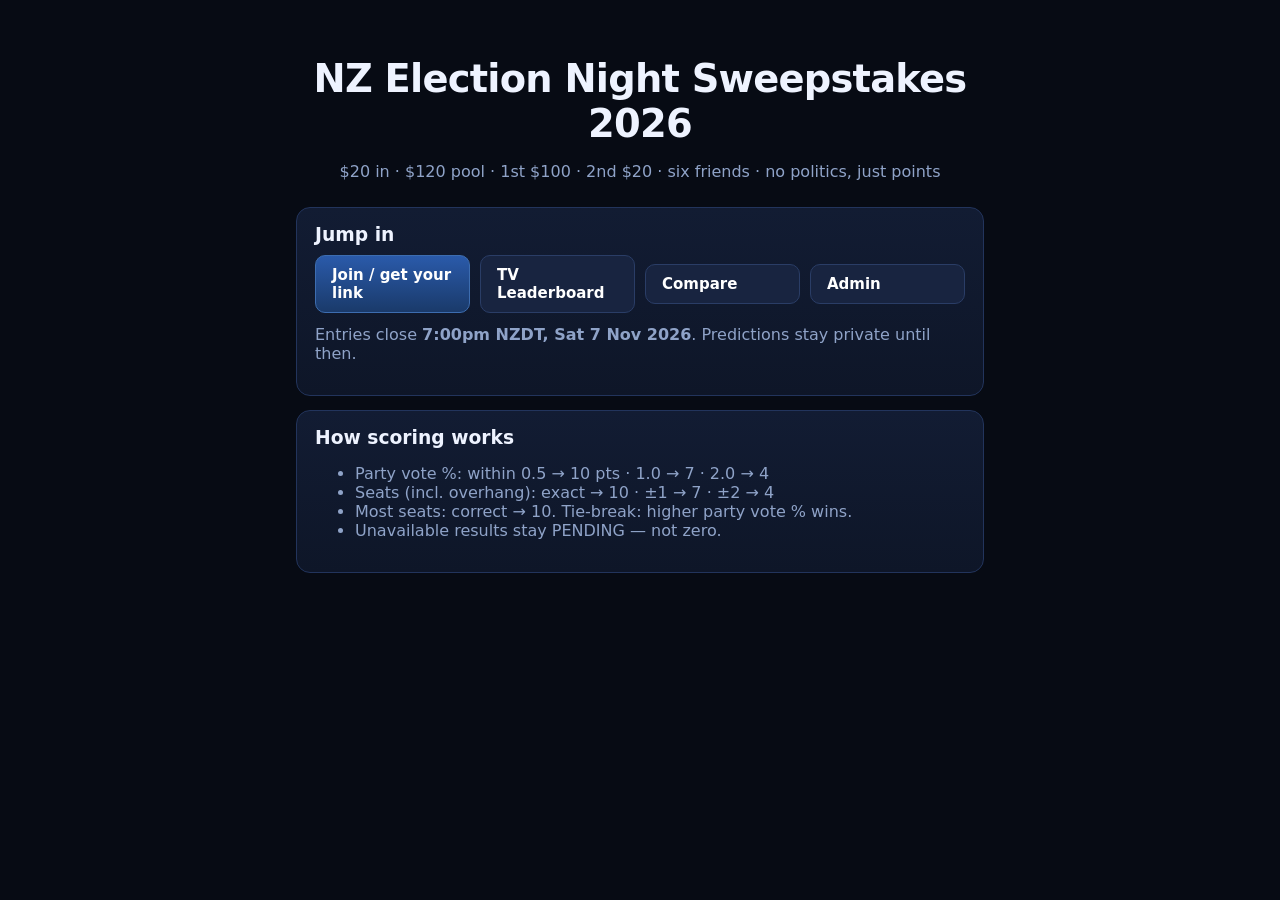
==== static/index.html @ 55de20c0 "Import the NZ election sweepstakes Flask app at the repo root. Replace the generated README with the" ====
<!doctype html>
<html lang="en">
<head>
<meta charset="utf-8"/><meta name="viewport" content="width=device-width,initial-scale=1"/>
<title>NZ Election Sweepstakes 2026</title>
<meta name="theme-color" content="#070b14"/>
<meta name="apple-mobile-web-app-capable" content="yes"/>
<meta name="apple-mobile-web-app-status-bar-style" content="black-translucent"/>
<meta name="apple-mobile-web-app-title" content="Sweepstakes"/>
<link rel="apple-touch-icon" href="/static/icons/apple-touch-icon.png"/>
<link rel="icon" type="image/png" sizes="192x192" href="/static/icons/icon-192.png"/>
<link rel="manifest" href="/manifest.webmanifest"/>
<link rel="stylesheet" href="/static/css/app.css"/>
</head>
<body>
<div class="wrap">
  <div class="hero">
    <span class="pill" id="demoPill" style="display:none">DEMO MODE</span>
    <h1 id="title">NZ Election Night Sweepstakes 2026</h1>
    <p>$20 in · $120 pool · 1st $100 · 2nd $20 · six friends · no politics, just points</p>
  </div>
  <div class="card">
    <h3>Jump in</h3>
    <div class="row">
      <a class="btn" href="/join">Join / get your link</a>
      <a class="btn secondary" href="/live">TV Leaderboard</a>
      <a class="btn secondary" href="/compare">Compare</a>
      <a class="btn secondary" href="/admin">Admin</a>
    </div>
    <p class="muted" style="margin-top:12px">Entries close <strong id="lockAt">7:00pm NZDT, Sat 7 Nov 2026</strong>. Predictions stay private until then.</p>
  </div>
  <div class="card">
    <h3>How scoring works</h3>
    <ul class="muted">
      <li>Party vote %: within 0.5 → 10 pts · 1.0 → 7 · 2.0 → 4</li>
      <li>Seats (incl. overhang): exact → 10 · ±1 → 7 · ±2 → 4</li>
      <li>Most seats: correct → 10. Tie-break: higher party vote % wins.</li>
      <li>Unavailable results stay PENDING — not zero.</li>
    </ul>
  </div>
</div>
<script src="/static/js/common.js"></script>
<script>
Sweep.api('/api/state').then(s => {
  document.getElementById('title').textContent = s.settings.event_title || 'Sweepstakes';
  document.getElementById('lockAt').textContent = s.settings.lock_at || '';
  if (s.demo) {
    const p = document.getElementById('demoPill');
    p.style.display = 'inline-block'; p.classList.add('demo');
  }
}).catch(()=>{});
</script>

<script>
if ('serviceWorker' in navigator) {
  navigator.serviceWorker.register('/sw.js').catch(()=>{});
}
</script>
</body></html>
---- static/css/app.css ----
:root {
  --bg: #070b14;
  --bg2: #0e1628;
  --panel: #121c33;
  --panel2: #182440;
  --text: #eef3ff;
  --muted: #8fa3c8;
  --accent: #5dd6ff;
  --gold: #ffd166;
  --green: #3ddc97;
  --danger: #ff5d7a;
  --nat: #00529F;
  --lab: #D82A20;
  --grn: #098137;
  --act: #F5C518;
  --nzf: #111111;
  --tpm: #B2001D;
  --radius: 14px;
  --font: "Segoe UI", system-ui, -apple-system, sans-serif;
  --mono: "SF Mono", ui-monospace, Menlo, Consolas, monospace;
}
* { box-sizing: border-box; }
html, body { margin: 0; padding: 0; background: var(--bg); color: var(--text); font-family: var(--font); }
a { color: var(--accent); text-decoration: none; }
button, .btn {
  
  background: linear-gradient(180deg, #2a5aaa, #1a3a6a);
  color: white; border: 1px solid #3d6db0; border-radius: 10px;
  padding: 10px 16px; font-weight: 700; cursor: pointer; font-size: 15px;
}
button.secondary, .btn.secondary { background: var(--panel2); border-color: #2a3d66; }
button.danger { background: #6b1830; border-color: #a33; }
button:disabled { opacity: 0.5; cursor: not-allowed; }
input, select, textarea {
  background: #0a1222; color: var(--text); border: 1px solid #2a3d66;
  border-radius: 10px; padding: 10px 12px; font-size: 16px; width: 100%;
}
label { display: block; font-size: 13px; color: var(--muted); margin-bottom: 6px; }
.wrap { max-width: 720px; margin: 0 auto; padding: 20px 16px 60px; }
.card {
  background: linear-gradient(180deg, var(--panel), var(--bg2));
  border: 1px solid #22345c; border-radius: var(--radius); padding: 16px 18px; margin-bottom: 14px;
}
.card h2, .card h3 { margin: 0 0 10px; }
.muted { color: var(--muted); }
.pill {
  display: inline-block; padding: 4px 10px; border-radius: 999px; font-size: 12px; font-weight: 700;
  background: #1c2d52; color: var(--accent); letter-spacing: 0.04em;
}
.pill.demo { background: #4a2a00; color: #ffb84d; }
.pill.locked { background: #3a1830; color: #ff8fab; }
.pill.live { background: #0d3d2a; color: var(--green); }
.pill.frozen { background: #3a3000; color: var(--gold); }
.pill.official { background: #1a2a5a; color: #9ec1ff; }
.pill.manual { background: #3a2a10; color: #ffc857; }
.pill.auto { background: #0d2f3d; color: #7ad7ff; }
.row { display: flex; gap: 10px; flex-wrap: wrap; align-items: center; }
.row > * { flex: 1; min-width: 120px; }
.grid2 { display: grid; grid-template-columns: 1fr 1fr; gap: 12px; }
@media (max-width: 600px) { .grid2 { grid-template-columns: 1fr; } }
.q { margin-bottom: 14px; }
.q .label { font-weight: 700; margin-bottom: 6px; }
.score-chip {
  display: inline-flex; align-items: center; gap: 6px; padding: 2px 8px; border-radius: 8px;
  background: #15233f; font-family: var(--mono); font-size: 13px;
}
.toast {
  position: fixed; bottom: 18px; left: 50%; transform: translateX(-50%);
  background: #14301f; border: 1px solid #2f7a52; color: #b7ffd8;
  padding: 10px 16px; border-radius: 10px; z-index: 50; display: none;
}
.toast.show { display: block; }
.hero {
  text-align: center; padding: 28px 12px 10px;
}
.hero h1 { font-size: clamp(1.6rem, 4vw, 2.4rem); margin: 8px 0; letter-spacing: -0.02em; }
.hero p { color: var(--muted); }

/* TV live board */
.tv {
  min-height: 100vh; width: 100%; overflow: hidden;
  background:
    radial-gradient(1200px 600px at 50% -10%, #1a2f5a 0%, transparent 60%),
    linear-gradient(180deg, #050914, #0a1224 40%, #070b14);
  padding: 18px 28px 24px;
}
.tv.demo-frame { outline: 4px solid #ffb84d; outline-offset: -4px; }
.tv-header { display: flex; justify-content: space-between; align-items: flex-start; gap: 16px; }
.tv-title { font-size: clamp(1.4rem, 2.4vw, 2.2rem); font-weight: 800; margin: 0; }
.tv-sub { color: var(--muted); margin-top: 4px; font-size: 14px; }
.tv-meta { text-align: right; font-family: var(--mono); font-size: 13px; color: var(--muted); }
.tv-meta strong { color: var(--text); font-size: 18px; display: block; }
.board {
  display: grid; grid-template-columns: 1.4fr 1fr; gap: 18px; margin-top: 18px;
  height: calc(100vh - 120px);
}
@media (max-width: 900px) {
  .board { grid-template-columns: 1fr; height: auto; }
}
.leader-list { display: flex; flex-direction: column; gap: 10px; overflow: auto; }
.leader-row {
  display: grid; grid-template-columns: 56px 1fr auto; gap: 12px; align-items: center;
  background: linear-gradient(90deg, #132038, #0f1a30);
  border: 1px solid #243860; border-radius: 16px; padding: 12px 16px;
  transition: transform 0.45s cubic-bezier(.2,.8,.2,1), background 0.3s;
  will-change: transform;
}
.leader-row.first {
  background: linear-gradient(90deg, #3a2a08, #1a1405);
  border-color: #8a6a20; box-shadow: 0 0 24px rgba(255, 209, 102, 0.15);
}
.leader-row .pos {
  font-size: 1.6rem; font-weight: 900; font-family: var(--mono); color: var(--accent); text-align: center;
}
.leader-row.first .pos { color: var(--gold); }
.leader-row .name { font-size: 1.35rem; font-weight: 800; }
.leader-row .sub { color: var(--muted); font-size: 12px; margin-top: 2px; }
.leader-row .pts { font-size: 2rem; font-weight: 900; font-family: var(--mono); }
.leader-row .delta { font-size: 12px; color: var(--green); text-align: right; }
.leader-row .delta.down { color: var(--danger); }
.side-panel { display: flex; flex-direction: column; gap: 12px; overflow: auto; }
.party-bars { display: flex; flex-direction: column; gap: 8px; }
.party-bar { display: grid; grid-template-columns: 110px 1fr 64px; gap: 8px; align-items: center; font-size: 13px; }
.party-bar .bar-track { background: #0a1222; border-radius: 8px; height: 14px; overflow: hidden; }
.party-bar .bar-fill { height: 100%; border-radius: 8px; }
.prizes { display: flex; gap: 10px; }
.prize {
  flex: 1; background: #152038; border: 1px solid #2a4068; border-radius: 12px; padding: 12px; text-align: center;
}
.prize .amt { font-size: 1.4rem; font-weight: 900; color: var(--gold); }
.admin-grid { display: grid; grid-template-columns: 1fr; gap: 12px; }
table { width: 100%; border-collapse: collapse; font-size: 14px; }
th, td { text-align: left; padding: 8px 6px; border-bottom: 1px solid #22345c; }
th { color: var(--muted); font-weight: 600; }
.hidden { display: none !important; }
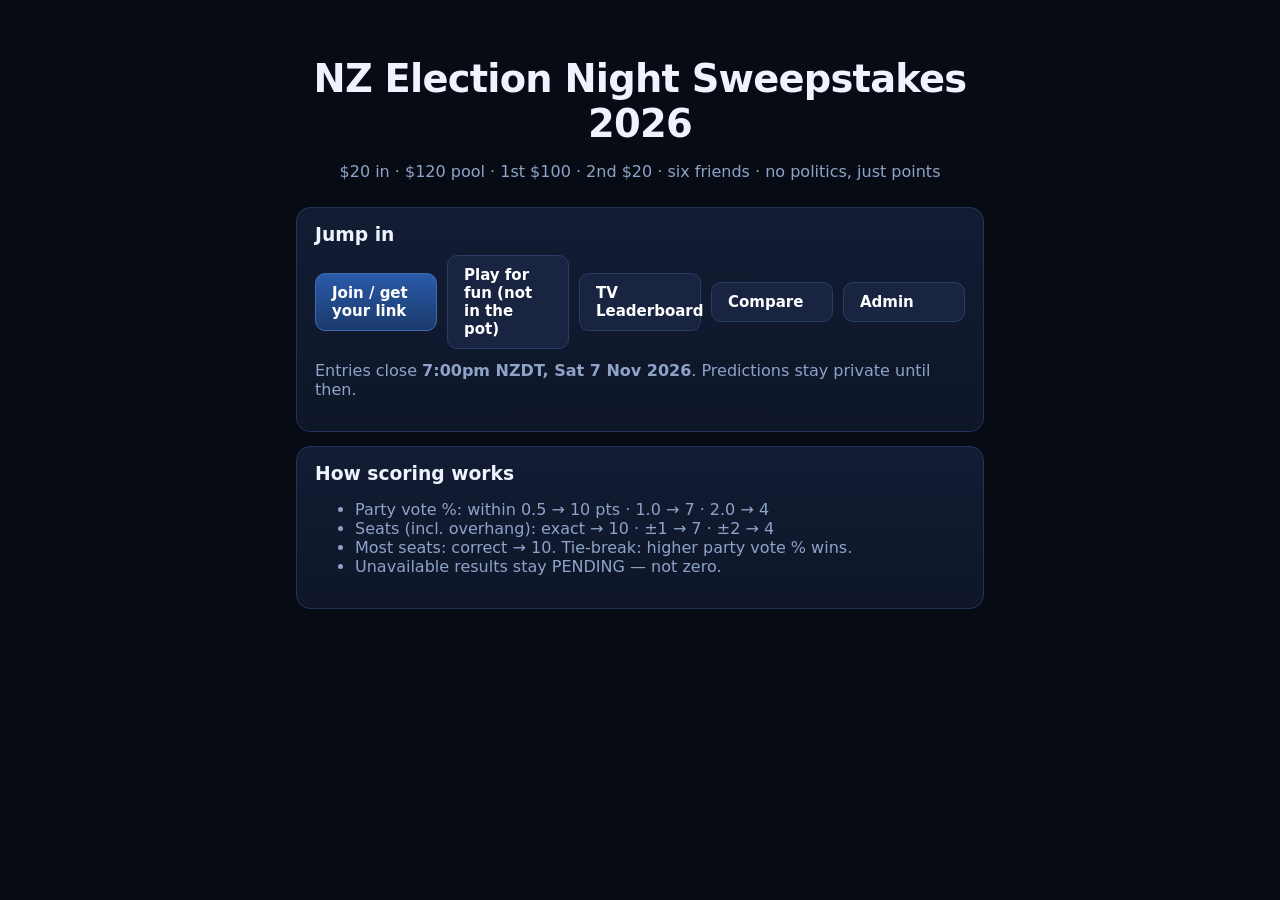
==== commit e4b10a12: "Add a public play-for-fun pool beside the paid sweepstakes. Visitors can request a personal link and" ====
--- a/static/index.html
+++ b/static/index.html
@@ -23,6 +23,7 @@
     <h3>Jump in</h3>
     <div class="row">
       <a class="btn" href="/join">Join / get your link</a>
+      <a class="btn secondary" id="funLink" href="/open">Play for fun (not in the pot)</a>
       <a class="btn secondary" href="/live">TV Leaderboard</a>
       <a class="btn secondary" href="/compare">Compare</a>
       <a class="btn secondary" href="/admin">Admin</a>
@@ -41,6 +42,7 @@
 </div>
 <script src="/static/js/common.js"></script>
 <script>
+if (Sweep.isDemo) document.getElementById('funLink').href = '/demo/open';
 Sweep.api('/api/state').then(s => {
   document.getElementById('title').textContent = s.settings.event_title || 'Sweepstakes';
   document.getElementById('lockAt').textContent = s.settings.lock_at || '';
--- a/static/css/app.css
+++ b/static/css/app.css
@@ -133,3 +133,14 @@
 th, td { text-align: left; padding: 8px 6px; border-bottom: 1px solid #22345c; }
 th { color: var(--muted); font-weight: 600; }
 .hidden { display: none !important; }
+.link-box {
+  font-family: var(--mono); word-break: break-all; background: #0a1222;
+  border: 1px solid #2a4068; border-radius: 10px; padding: 12px; font-size: 15px;
+}
+.public-row {
+  display: grid; grid-template-columns: 1.2fr 90px 70px 1.4fr auto;
+  gap: 8px; align-items: center; margin-bottom: 8px;
+}
+@media (max-width: 700px) {
+  .public-row { grid-template-columns: 1fr 1fr; }
+}
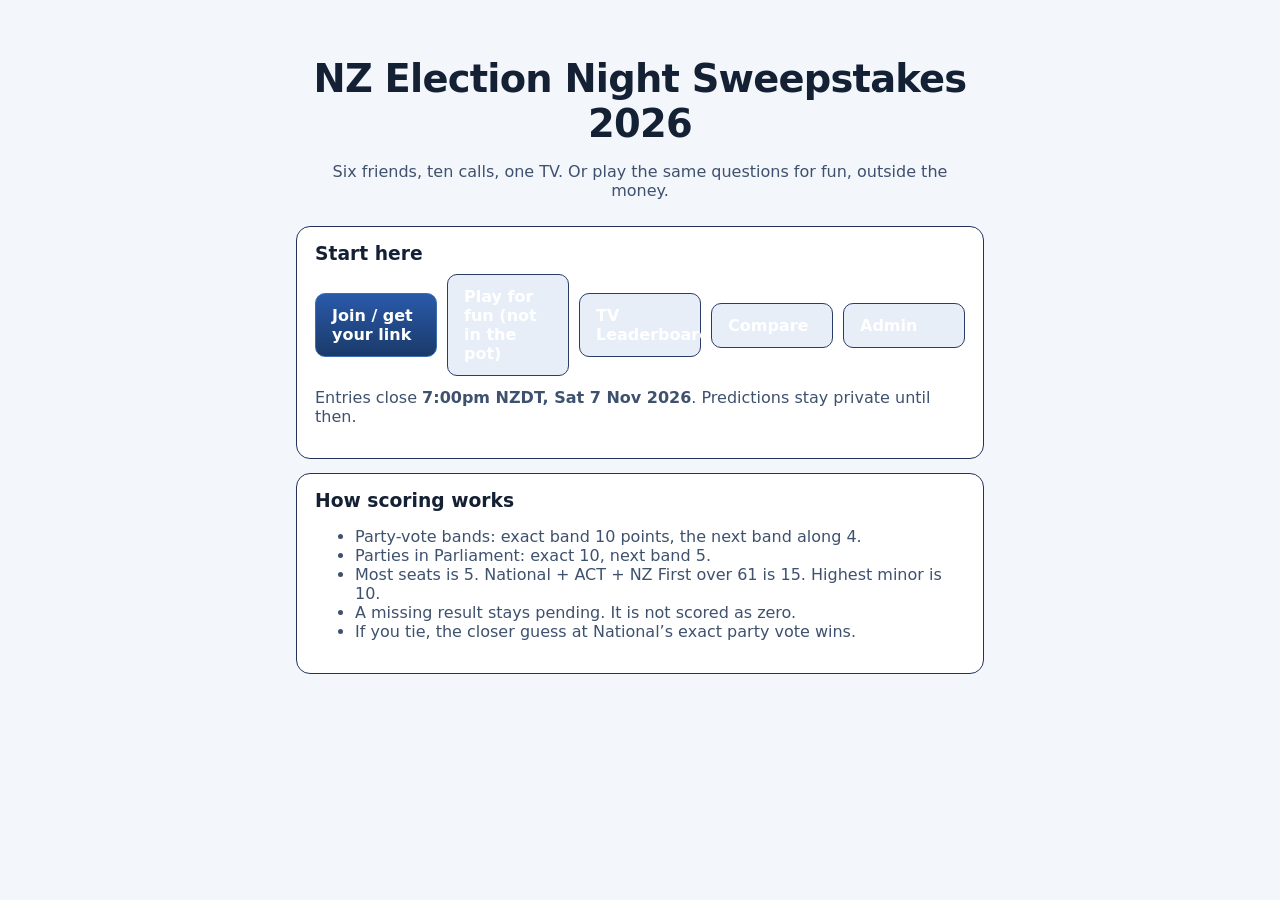
==== commit 4293fb7a: "Polish every page for phones and the TV. Ballots step one question at a time and autosave. Admin lea" ====
--- a/static/index.html
+++ b/static/index.html
@@ -17,10 +17,10 @@
   <div class="hero">
     <span class="pill" id="demoPill" style="display:none">DEMO MODE</span>
     <h1 id="title">NZ Election Night Sweepstakes 2026</h1>
-    <p>$20 in · $120 pool · 1st $100 · 2nd $20 · six friends · no politics, just points</p>
+    <p>Six friends, ten calls, one TV. Or play the same questions for fun, outside the money.</p>
   </div>
   <div class="card">
-    <h3>Jump in</h3>
+    <h3>Start here</h3>
     <div class="row">
       <a class="btn" href="/join">Join / get your link</a>
       <a class="btn secondary" id="funLink" href="/open">Play for fun (not in the pot)</a>
@@ -33,10 +33,11 @@
   <div class="card">
     <h3>How scoring works</h3>
     <ul class="muted">
-      <li>Party vote %: within 0.5 → 10 pts · 1.0 → 7 · 2.0 → 4</li>
-      <li>Seats (incl. overhang): exact → 10 · ±1 → 7 · ±2 → 4</li>
-      <li>Most seats: correct → 10. Tie-break: higher party vote % wins.</li>
-      <li>Unavailable results stay PENDING — not zero.</li>
+      <li>Party-vote bands: exact band 10 points, the next band along 4.</li>
+      <li>Parties in Parliament: exact 10, next band 5.</li>
+      <li>Most seats is 5. National + ACT + NZ First over 61 is 15. Highest minor is 10.</li>
+      <li>A missing result stays pending. It is not scored as zero.</li>
+      <li>If you tie, the closer guess at National’s exact party vote wins.</li>
     </ul>
   </div>
 </div>
--- a/static/css/app.css
+++ b/static/css/app.css
@@ -20,13 +20,16 @@
   --mono: "SF Mono", ui-monospace, Menlo, Consolas, monospace;
 }
 * { box-sizing: border-box; }
-html, body { margin: 0; padding: 0; background: var(--bg); color: var(--text); font-family: var(--font); }
+html, body {
+  margin: 0; background: var(--bg); color: var(--text); font-family: var(--font);
+  padding: env(safe-area-inset-top) env(safe-area-inset-right) env(safe-area-inset-bottom) env(safe-area-inset-left);
+}
 a { color: var(--accent); text-decoration: none; }
 button, .btn {
-  
   background: linear-gradient(180deg, #2a5aaa, #1a3a6a);
   color: white; border: 1px solid #3d6db0; border-radius: 10px;
-  padding: 10px 16px; font-weight: 700; cursor: pointer; font-size: 15px;
+  padding: 12px 16px; font-weight: 700; cursor: pointer; font-size: 16px;
+  min-height: 44px;
 }
 button.secondary, .btn.secondary { background: var(--panel2); border-color: #2a3d66; }
 button.danger { background: #6b1830; border-color: #a33; }
@@ -88,7 +91,7 @@
 .tv-header { display: flex; justify-content: space-between; align-items: flex-start; gap: 16px; }
 .tv-title { font-size: clamp(1.4rem, 2.4vw, 2.2rem); font-weight: 800; margin: 0; }
 .tv-sub { color: var(--muted); margin-top: 4px; font-size: 14px; }
-.tv-meta { text-align: right; font-family: var(--mono); font-size: 13px; color: var(--muted); }
+.tv-meta { text-align: right; font-family: var(--mono); font-size: 13px; color: var(--muted); min-width: 9rem; }
 .tv-meta strong { color: var(--text); font-size: 18px; display: block; }
 .board {
   display: grid; grid-template-columns: 1.4fr 1fr; gap: 18px; margin-top: 18px;
@@ -133,6 +136,53 @@
 th, td { text-align: left; padding: 8px 6px; border-bottom: 1px solid #22345c; }
 th { color: var(--muted); font-weight: 600; }
 .hidden { display: none !important; }
+:focus-visible { outline: 3px solid var(--accent); outline-offset: 3px; }
+.progress-wrap { margin: 8px 0 12px; }
+.progress-track { height: 8px; background: #0a1222; border-radius: 99px; overflow: hidden; }
+#progressFill { height: 100%; width: 0; background: var(--accent); }
+.save-state { min-height: 1.2em; font-weight: 700; }
+.step-nav { display: flex; gap: 8px; margin: 8px 0 16px; }
+.step-nav > * { flex: 1; }
+.watch-link { text-align: center; }
+.net-banner {
+  position: sticky; top: 0; z-index: 80; display: none;
+  background: #3a3000; color: var(--gold); text-align: center; padding: 10px 12px; font-weight: 700;
+}
+.net-banner.show { display: block; }
+.night-bar {
+  position: sticky; top: 0; z-index: 30; display: flex; flex-wrap: wrap; gap: 8px;
+  align-items: center; padding: 10px 0; background: var(--bg);
+}
+#app { display: flex; flex-direction: column; }
+#app > * { order: 10; }
+.night-bar { order: 0; }
+#lockCard { order: 1; }
+#resultsCard { order: 2; }
+@media (min-width: 1400px) {
+  .tv { padding: clamp(18px, 1.6vw, 56px); }
+  .leader-list { height: 100%; justify-content: space-between; }
+  .leader-row { padding: clamp(12px, 1vw, 28px) clamp(16px, 1.2vw, 32px); }
+  .leader-row .name { font-size: clamp(1.5rem, 1.8vw, 3rem); }
+  .leader-row .pts { font-size: clamp(2rem, 2.6vw, 4.2rem); }
+  .tv-title { font-size: clamp(1.8rem, 2.4vw, 4rem); }
+}
+@media (prefers-reduced-motion: reduce) {
+  *, *::before, *::after {
+    animation-duration: 0.01ms !important;
+    animation-iteration-count: 1 !important;
+    transition-duration: 0.01ms !important;
+  }
+}
+@media (prefers-color-scheme: light) {
+  :root {
+    --bg: #f3f6fb; --bg2: #ffffff; --panel: #ffffff; --panel2: #e7eef8;
+    --text: #142033; --muted: #3e516e; --accent: #0b6e8a;
+  }
+  .tv {
+    --bg: #070b14; --bg2: #0e1628; --panel: #121c33; --panel2: #182440;
+    --text: #eef3ff; --muted: #b7c6e4; --accent: #5dd6ff; color: var(--text);
+  }
+}
 .link-box {
   font-family: var(--mono); word-break: break-all; background: #0a1222;
   border: 1px solid #2a4068; border-radius: 10px; padding: 12px; font-size: 15px;
@@ -144,3 +194,44 @@
 @media (max-width: 700px) {
   .public-row { grid-template-columns: 1fr 1fr; }
 }
+.react-layer { position: fixed; inset: 0; pointer-events: none; z-index: 70; overflow: hidden; }
+.floater {
+  position: absolute; bottom: 8%; font-size: 2rem; animation: floatUp 2.6s ease-out forwards;
+  text-shadow: 0 6px 16px rgba(0,0,0,.45);
+}
+@keyframes floatUp {
+  0% { transform: translateY(0) scale(0.8); opacity: 0; }
+  12% { opacity: 1; }
+  100% { transform: translateY(-62vh) scale(1.15); opacity: 0; }
+}
+.emoji-row { display: flex; gap: 8px; flex-wrap: wrap; }
+.emoji-row button {
+  font-size: 1.5rem; min-width: 52px; min-height: 48px; padding: 6px 10px; background: #152038;
+}
+.ticker {
+  position: fixed; left: 0; right: 0; bottom: 0; height: 36px; z-index: 40;
+  background: rgba(7,11,20,.94); border-top: 1px solid #243860; overflow: hidden;
+  display: flex; align-items: center;
+}
+.ticker-track { display: inline-block; white-space: nowrap; padding-left: 100%; animation: ticker 36s linear infinite; }
+.ticker-item { margin-right: 48px; font-size: 14px; }
+@keyframes ticker { 0% { transform: translateX(0); } 100% { transform: translateX(-100%); } }
+.tv.has-ticker { padding-bottom: 48px; }
+.avg-pair { display: flex; gap: 10px; }
+.avg-pair .prize { padding: 8px; }
+.avg-pair .amt { font-size: 1.2rem; }
+.chart-svg { width: 100%; height: min(52vh, 520px); background: #0c1426; border-radius: 12px; }
+.side-mini { max-height: 180px; overflow: auto; font-size: 13px; }
+.history-only .leader-list, .history-only .side-panel { display: none; }
+.history-panel { display: none; margin-top: 12px; }
+.history-only .history-panel { display: block; }
+.week-tabs { display: flex; gap: 8px; flex-wrap: wrap; margin: 8px 0 0; }
+.week-tabs button.active { border-color: var(--accent); }
+.weekend-view { display: none; margin-top: 12px; }
+.tv.view-latest .board, .tv.view-estimate .board, .tv.view-ranks .board { display: none; }
+.tv.view-latest #view-latest, .tv.view-estimate #view-estimate, .tv.view-ranks #view-ranks { display: block; }
+.recap-card {
+  width: min(1080px, 100%); aspect-ratio: 1080 / 1350; margin: 16px auto; padding: 48px;
+  background: #070b14; border: 1px solid #243860; border-radius: 18px;
+}
+.recap-card h1 { font-size: clamp(2rem, 6vw, 4.2rem); color: var(--gold); margin: 12px 0; }
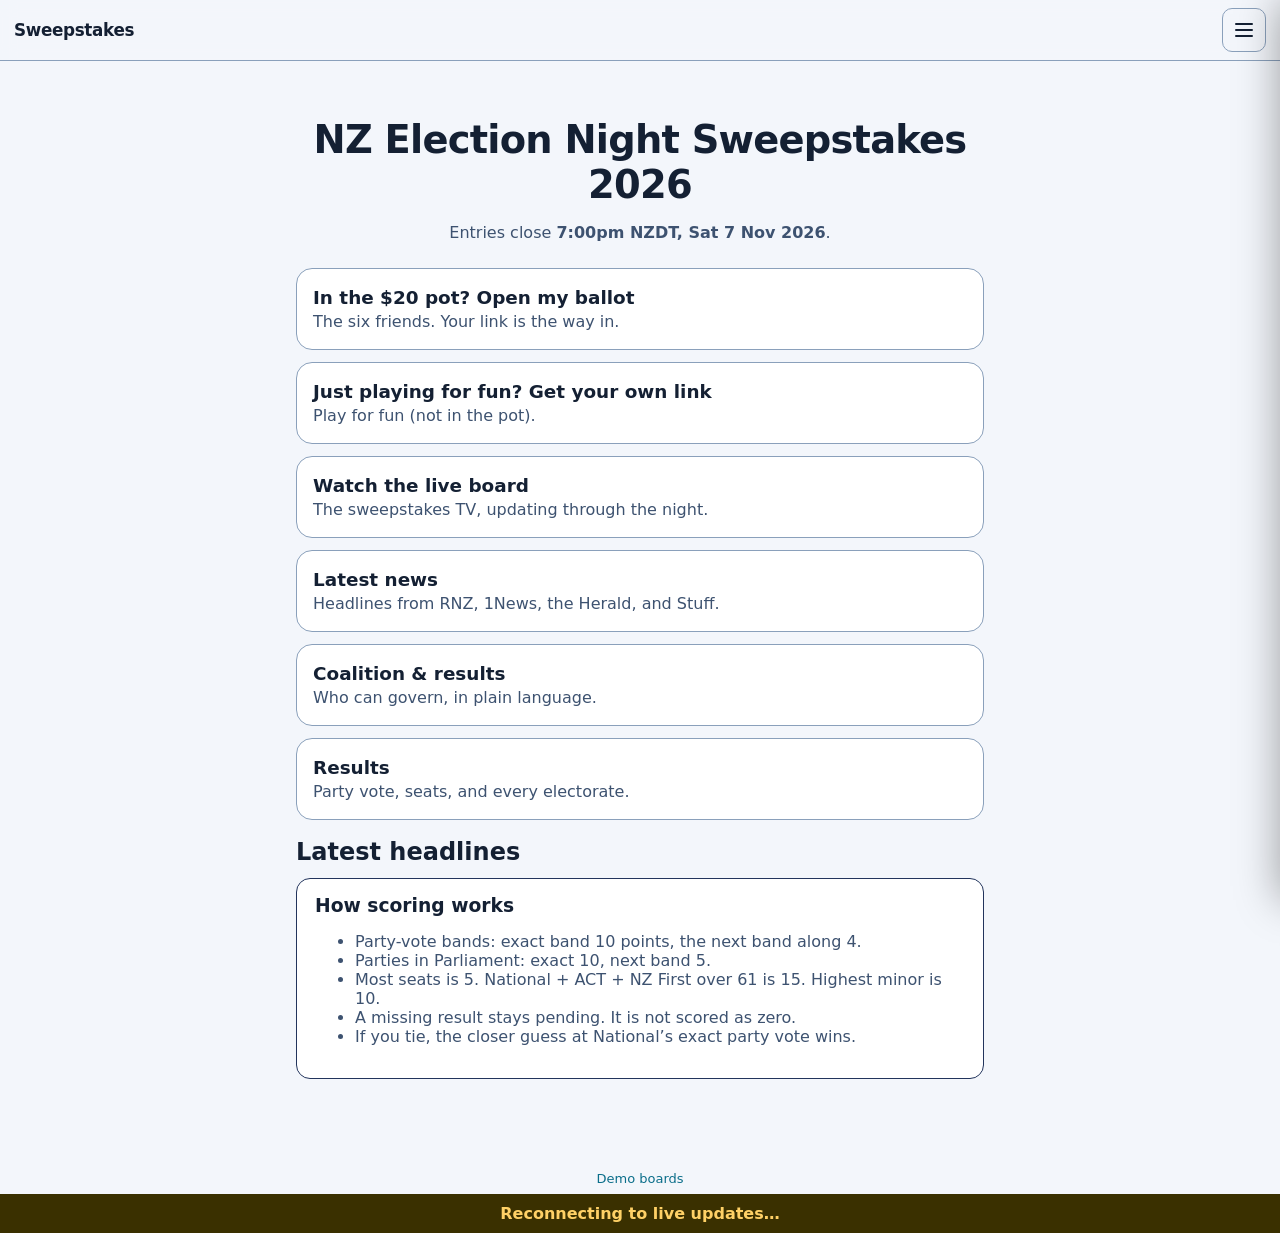
==== commit ddd6a695: "Keep the election shell fresh and make results and news update themselves. The service worker now us" ====
--- a/static/index.html
+++ b/static/index.html
@@ -17,19 +17,20 @@
   <div class="hero">
     <span class="pill" id="demoPill" style="display:none">DEMO MODE</span>
     <h1 id="title">NZ Election Night Sweepstakes 2026</h1>
-    <p>Six friends, ten calls, one TV. Or play the same questions for fun, outside the money.</p>
+    <p id="statusLine">Entries close <strong id="lockAt">7:00pm NZDT, Sat 7 Nov 2026</strong>.</p>
   </div>
-  <div class="card">
-    <h3>Start here</h3>
-    <div class="row">
-      <a class="btn" href="/join">Join / get your link</a>
-      <a class="btn secondary" id="funLink" href="/open">Play for fun (not in the pot)</a>
-      <a class="btn secondary" href="/live">TV Leaderboard</a>
-      <a class="btn secondary" href="/compare">Compare</a>
-      <a class="btn secondary" href="/admin">Admin</a>
-    </div>
-    <p class="muted" style="margin-top:12px">Entries close <strong id="lockAt">7:00pm NZDT, Sat 7 Nov 2026</strong>. Predictions stay private until then.</p>
+  <div id="homeHouse"></div>
+  <div id="homeBefore"></div>
+  <div class="launcher">
+    <a class="launch-card" id="potCard" href="/join"><strong>In the $20 pot? Open my ballot</strong><span>The six friends. Your link is the way in.</span></a>
+    <a class="launch-card" id="funLink" href="/open"><strong>Just playing for fun? Get your own link</strong><span>Play for fun (not in the pot).</span></a>
+    <a class="launch-card" id="liveCard" href="/live"><strong>Watch the live board</strong><span>The sweepstakes TV, updating through the night.</span></a>
+    <a class="launch-card" id="resultsCard" href="/results"><strong>Results</strong><span>Party vote, seats, and every electorate.</span></a>
+    <a class="launch-card" id="newsCard" href="/news"><strong>Latest news</strong><span>Headlines from RNZ, 1News, the Herald, and Stuff.</span></a>
+    <a class="launch-card" id="coalCard" href="/coalition"><strong>Coalition &amp; results</strong><span>Who can govern, in plain language.</span></a>
   </div>
+  <h2 style="margin:18px 0 8px">Latest headlines</h2>
+  <div id="homeNews" class="news-strip"></div>
   <div class="card">
     <h3>How scoring works</h3>
     <ul class="muted">
@@ -42,16 +43,41 @@
   </div>
 </div>
 <script src="/static/js/common.js"></script>
+<script src="/static/js/house.js"></script>
 <script>
-if (Sweep.isDemo) document.getElementById('funLink').href = '/demo/open';
-Sweep.api('/api/state').then(s => {
+if (Sweep.isDemo) {
+  document.getElementById('funLink').href = '/demo/open';
+  document.getElementById('potCard').href = '/demo/join';
+  document.getElementById('liveCard').href = '/demo/live';
+  document.getElementById('resultsCard').href = '/demo/results';
+  document.getElementById('newsCard').href = '/demo/news';
+  document.getElementById('coalCard').href = '/demo/coalition';
+}
+function paintHome(s) {
   document.getElementById('title').textContent = s.settings.event_title || 'Sweepstakes';
   document.getElementById('lockAt').textContent = s.settings.lock_at || '';
+  const status = document.getElementById('statusLine');
+  status.replaceChildren();
+  status.append(
+    document.createTextNode(s.locked ? 'Entries are locked. ' : 'Entries are open until '),
+  );
+  const strong = document.createElement('strong');
+  strong.id = 'lockAt';
+  strong.textContent = s.locked ? 'Locked' : (s.settings.lock_at || '');
+  status.append(strong);
   if (s.demo) {
     const p = document.getElementById('demoPill');
     p.style.display = 'inline-block'; p.classList.add('demo');
   }
-}).catch(()=>{});
+  const me = (() => { try { return JSON.parse(localStorage.getItem(Sweep.isDemo ? 'sweep_me_demo' : 'sweep_me') || 'null'); } catch (e) { return null; } })();
+  if (me && me.path && me.pool !== 'public') document.getElementById('potCard').href = me.path;
+  House.mount(document.getElementById('homeHouse'), s.house);
+  House.mountBefore(document.getElementById('homeBefore'), s.advance, s.house && s.house.has_results);
+  House.mountNews(document.getElementById('homeNews'), s.headlines);
+}
+function loadHome() { Sweep.api('/api/state').then(paintHome).catch(() => {}); }
+loadHome();
+Sweep.subscribe((msg) => { if (msg.event !== 'heartbeat') loadHome(); });
 </script>
 
 <script>
--- a/static/css/app.css
+++ b/static/css/app.css
@@ -15,6 +15,9 @@
   --act: #F5C518;
   --nzf: #111111;
   --tpm: #B2001D;
+  --field: #0a1222;
+  --line: #2a3d66;
+  --placeholder: #9eb0d0;
   --radius: 14px;
   --font: "Segoe UI", system-ui, -apple-system, sans-serif;
   --mono: "SF Mono", ui-monospace, Menlo, Consolas, monospace;
@@ -31,13 +34,21 @@
   padding: 12px 16px; font-weight: 700; cursor: pointer; font-size: 16px;
   min-height: 44px;
 }
-button.secondary, .btn.secondary { background: var(--panel2); border-color: #2a3d66; }
-button.danger { background: #6b1830; border-color: #a33; }
-button:disabled { opacity: 0.5; cursor: not-allowed; }
+button.secondary, .btn.secondary {
+  background: var(--panel2); border-color: var(--line); color: var(--text);
+}
+button.danger { background: #6b1830; border-color: #a33; color: #fff; }
+button:disabled, .btn:disabled {
+  opacity: 1; cursor: not-allowed;
+  background: color-mix(in srgb, var(--muted) 22%, var(--panel));
+  color: var(--muted);
+  border-color: color-mix(in srgb, var(--muted) 45%, transparent);
+}
 input, select, textarea {
-  background: #0a1222; color: var(--text); border: 1px solid #2a3d66;
+  background: var(--field); color: var(--text); border: 1px solid var(--line);
   border-radius: 10px; padding: 10px 12px; font-size: 16px; width: 100%;
 }
+input::placeholder, textarea::placeholder { color: var(--placeholder); opacity: 1; }
 label { display: block; font-size: 13px; color: var(--muted); margin-bottom: 6px; }
 .wrap { max-width: 720px; margin: 0 auto; padding: 20px 16px 60px; }
 .card {
@@ -65,7 +76,7 @@
 .q .label { font-weight: 700; margin-bottom: 6px; }
 .score-chip {
   display: inline-flex; align-items: center; gap: 6px; padding: 2px 8px; border-radius: 8px;
-  background: #15233f; font-family: var(--mono); font-size: 13px;
+  background: #15233f; color: #eef3ff; font-family: var(--mono); font-size: 13px;
 }
 .toast {
   position: fixed; bottom: 18px; left: 50%; transform: translateX(-50%);
@@ -80,57 +91,96 @@
 .hero p { color: var(--muted); }
 
 /* TV live board */
+body:has(.tv) { padding: 0; }
 .tv {
-  min-height: 100vh; width: 100%; overflow: hidden;
+  --text: #eef3ff; --muted: #b7c6e4; --accent: #5dd6ff; --gold: #ffd166;
+  --field: #0a1222; --placeholder: #9eb0d0;
+  height: 100vh; height: 100dvh; width: 100%; overflow: hidden;
+  display: flex; flex-direction: column; box-sizing: border-box;
+  color: var(--text);
   background:
     radial-gradient(1200px 600px at 50% -10%, #1a2f5a 0%, transparent 60%),
     linear-gradient(180deg, #050914, #0a1224 40%, #070b14);
-  padding: 18px 28px 24px;
+  padding: clamp(10px, 1vw, 28px) clamp(14px, 1.4vw, 40px);
 }
 .tv.demo-frame { outline: 4px solid #ffb84d; outline-offset: -4px; }
 .tv-header { display: flex; justify-content: space-between; align-items: flex-start; gap: 16px; }
-.tv-title { font-size: clamp(1.4rem, 2.4vw, 2.2rem); font-weight: 800; margin: 0; }
-.tv-sub { color: var(--muted); margin-top: 4px; font-size: 14px; }
-.tv-meta { text-align: right; font-family: var(--mono); font-size: 13px; color: var(--muted); min-width: 9rem; }
-.tv-meta strong { color: var(--text); font-size: 18px; display: block; }
+.tv-title { font-size: clamp(1.35rem, 2.1vw, 4.2rem); font-weight: 800; margin: 0; line-height: 1.05; }
+.tv-sub { color: var(--muted); margin-top: 4px; font-size: clamp(14px, 1vw, 28px); }
+.tv-meta { text-align: right; font-family: var(--mono); font-size: clamp(13px, 0.9vw, 26px); color: var(--muted); min-width: 9rem; }
+.tv-meta strong { color: var(--text); font-size: clamp(16px, 1.3vw, 36px); display: block; }
+.tv-header { flex: 0 0 auto; }
 .board {
-  display: grid; grid-template-columns: 1.4fr 1fr; gap: 18px; margin-top: 18px;
-  height: calc(100vh - 120px);
-}
+  display: grid; grid-template-columns: 1.4fr 1fr; gap: clamp(10px, 1vw, 28px); margin-top: clamp(8px, 0.7vw, 16px);
+  flex: 1 1 auto; min-height: 0; height: auto; overflow: hidden;
+}
+.board > :first-child { min-height: 0; height: 100%; display: flex; flex-direction: column; }
 @media (max-width: 900px) {
   .board { grid-template-columns: 1fr; height: auto; }
 }
-.leader-list { display: flex; flex-direction: column; gap: 10px; overflow: auto; }
+.leader-list { display: flex; flex-direction: column; gap: clamp(6px, 0.45vw, 12px); min-height: 0; overflow: auto; }
+.tv.pot-board .leader-list {
+  display: grid;
+  grid-template-rows: repeat(6, minmax(0, 1fr));
+  gap: clamp(4px, 0.4vw, 14px);
+  flex: 1 1 auto;
+  min-height: 0;
+  height: auto;
+  overflow: hidden;
+}
 .leader-row {
-  display: grid; grid-template-columns: 56px 1fr auto; gap: 12px; align-items: center;
+  display: grid; grid-template-columns: clamp(40px, 3vw, 72px) 1fr auto; gap: clamp(8px, 0.6vw, 16px); align-items: center;
   background: linear-gradient(90deg, #132038, #0f1a30);
-  border: 1px solid #243860; border-radius: 16px; padding: 12px 16px;
+  border: 1px solid #243860; border-radius: clamp(10px, 0.8vw, 18px);
+  padding: clamp(4px, 0.4vw, 12px) clamp(8px, 0.8vw, 18px);
+  min-height: 0; overflow: hidden;
   transition: transform 0.45s cubic-bezier(.2,.8,.2,1), background 0.3s;
   will-change: transform;
 }
+.tv.pot-board .leader-row { height: 100%; }
 .leader-row.first {
   background: linear-gradient(90deg, #3a2a08, #1a1405);
   border-color: #8a6a20; box-shadow: 0 0 24px rgba(255, 209, 102, 0.15);
 }
 .leader-row .pos {
-  font-size: 1.6rem; font-weight: 900; font-family: var(--mono); color: var(--accent); text-align: center;
+  font-size: clamp(1.15rem, 1.5vw, 3rem); font-weight: 900; font-family: var(--mono); color: var(--accent); text-align: center;
 }
 .leader-row.first .pos { color: var(--gold); }
-.leader-row .name { font-size: 1.35rem; font-weight: 800; }
-.leader-row .sub { color: var(--muted); font-size: 12px; margin-top: 2px; }
-.leader-row .pts { font-size: 2rem; font-weight: 900; font-family: var(--mono); }
-.leader-row .delta { font-size: 12px; color: var(--green); text-align: right; }
+.leader-row .name { font-size: clamp(1.05rem, 1.55vw, 3.4rem); font-weight: 800; line-height: 1.1; }
+.leader-row .sub { color: var(--muted); font-size: clamp(12px, 0.9vw, 1.6rem); margin-top: 2px; }
+.leader-row .pts { font-size: clamp(1.35rem, 2.1vw, 4rem); font-weight: 900; font-family: var(--mono); line-height: 1; }
+.leader-row .delta { font-size: clamp(12px, 0.8vw, 1.3rem); color: var(--green); text-align: right; }
 .leader-row .delta.down { color: var(--danger); }
-.side-panel { display: flex; flex-direction: column; gap: 12px; overflow: auto; }
-.party-bars { display: flex; flex-direction: column; gap: 8px; }
-.party-bar { display: grid; grid-template-columns: 110px 1fr 64px; gap: 8px; align-items: center; font-size: 13px; }
-.party-bar .bar-track { background: #0a1222; border-radius: 8px; height: 14px; overflow: hidden; }
-.party-bar .bar-fill { height: 100%; border-radius: 8px; }
+.side-panel {
+  display: flex; flex-direction: column; gap: clamp(4px, 0.32vw, 12px);
+  min-height: 0; height: 100%; overflow: hidden;
+  font-size: clamp(14px, 1.05vw, 42px);
+  line-height: 1.25;
+}
+.side-panel h3 { font-size: 1.08em; margin: 0 0 0.2em; line-height: 1.15; }
+.side-panel .card { font-size: inherit; padding: clamp(6px, 0.42vw, 16px); }
+.side-panel p { margin: 0.15em 0 0; }
+.party-bars { display: flex; flex-direction: column; gap: 0.22em; }
+.party-bar {
+  display: grid; grid-template-columns: minmax(6.2em, 24%) 1fr minmax(4.6em, 18%);
+  gap: clamp(6px, 0.45vw, 12px); align-items: center;
+  font-size: 0.98em;
+}
+.party-bar .bar-track {
+  background: #14233f; border-radius: 8px; height: clamp(10px, 0.72vw, 26px); overflow: hidden;
+  border: 1px solid #2a4068;
+}
+.party-bar .bar-track.pending {
+  background: repeating-linear-gradient(-45deg, #15243f, #15243f 8px, #243860 8px, #243860 16px);
+}
+.party-bar .bar-fill { height: 100%; border-radius: 8px; min-width: 0; }
 .prizes { display: flex; gap: 10px; }
 .prize {
-  flex: 1; background: #152038; border: 1px solid #2a4068; border-radius: 12px; padding: 12px; text-align: center;
-}
-.prize .amt { font-size: 1.4rem; font-weight: 900; color: var(--gold); }
+  flex: 1; background: #152038; border: 1px solid #2a4068; border-radius: 12px;
+  padding: clamp(6px, 0.4vw, 12px); text-align: center;
+}
+.prize .amt { font-size: clamp(1.15rem, 1.55vw, 3.2rem); font-weight: 900; color: var(--gold); }
+.prize .muted, .side-panel .muted { font-size: 0.92em; }
 .admin-grid { display: grid; grid-template-columns: 1fr; gap: 12px; }
 table { width: 100%; border-collapse: collapse; font-size: 14px; }
 th, td { text-align: left; padding: 8px 6px; border-bottom: 1px solid #22345c; }
@@ -138,8 +188,8 @@
 .hidden { display: none !important; }
 :focus-visible { outline: 3px solid var(--accent); outline-offset: 3px; }
 .progress-wrap { margin: 8px 0 12px; }
-.progress-track { height: 8px; background: #0a1222; border-radius: 99px; overflow: hidden; }
-#progressFill { height: 100%; width: 0; background: var(--accent); }
+.progress-track { height: 10px; background: #1c2c4a; border-radius: 99px; overflow: hidden; border: 1px solid var(--line); }
+#progressFill { height: 100%; width: 0; background: var(--accent); display: block; max-width: 100%; }
 .save-state { min-height: 1.2em; font-weight: 700; }
 .step-nav { display: flex; gap: 8px; margin: 8px 0 16px; }
 .step-nav > * { flex: 1; }
@@ -158,13 +208,11 @@
 .night-bar { order: 0; }
 #lockCard { order: 1; }
 #resultsCard { order: 2; }
-@media (min-width: 1400px) {
-  .tv { padding: clamp(18px, 1.6vw, 56px); }
-  .leader-list { height: 100%; justify-content: space-between; }
-  .leader-row { padding: clamp(12px, 1vw, 28px) clamp(16px, 1.2vw, 32px); }
-  .leader-row .name { font-size: clamp(1.5rem, 1.8vw, 3rem); }
-  .leader-row .pts { font-size: clamp(2rem, 2.6vw, 4.2rem); }
-  .tv-title { font-size: clamp(1.8rem, 2.4vw, 4rem); }
+.week-tabs button, .week-tabs .btn { font-size: clamp(13px, 0.85vw, 28px); }
+.sound-toggle {
+  position: static; margin-top: 6px; opacity: 0.9;
+  font-size: clamp(12px, 0.75vw, 22px);
+  min-height: 32px; padding: 4px 10px;
 }
 @media (prefers-reduced-motion: reduce) {
   *, *::before, *::after {
@@ -176,16 +224,26 @@
 @media (prefers-color-scheme: light) {
   :root {
     --bg: #f3f6fb; --bg2: #ffffff; --panel: #ffffff; --panel2: #e7eef8;
-    --text: #142033; --muted: #3e516e; --accent: #0b6e8a;
+    --text: #142033; --muted: #3d5270; --accent: #0b6e8a;
+    --field: #ffffff; --line: #8aa0bb; --placeholder: #4d627c;
+  }
+  .progress-track { background: #d7e1ee; border-color: #8aa0bb; }
+  button:disabled, .btn:disabled {
+    background: #d5deea; color: #1e3048; border-color: #8aa0bb;
+  }
+  .tv button:disabled, .tv .btn:disabled {
+    background: #243044; color: #d5e2f7; border-color: #3d5270;
   }
   .tv {
     --bg: #070b14; --bg2: #0e1628; --panel: #121c33; --panel2: #182440;
-    --text: #eef3ff; --muted: #b7c6e4; --accent: #5dd6ff; color: var(--text);
+    --text: #eef3ff; --muted: #b7c6e4; --accent: #5dd6ff;
+    --field: #0a1222; --line: #2a3d66; --placeholder: #9eb0d0;
+    color: var(--text);
   }
 }
 .link-box {
-  font-family: var(--mono); word-break: break-all; background: #0a1222;
-  border: 1px solid #2a4068; border-radius: 10px; padding: 12px; font-size: 15px;
+  font-family: var(--mono); word-break: break-all; background: var(--field); color: var(--text);
+  border: 1px solid var(--line); border-radius: 10px; padding: 12px; font-size: 15px;
 }
 .public-row {
   display: grid; grid-template-columns: 1.2fr 90px 70px 1.4fr auto;
@@ -209,19 +267,26 @@
   font-size: 1.5rem; min-width: 52px; min-height: 48px; padding: 6px 10px; background: #152038;
 }
 .ticker {
-  position: fixed; left: 0; right: 0; bottom: 0; height: 36px; z-index: 40;
+  position: fixed; left: 0; right: 0; bottom: 0; height: clamp(36px, 2.2vw, 72px); z-index: 40;
   background: rgba(7,11,20,.94); border-top: 1px solid #243860; overflow: hidden;
   display: flex; align-items: center;
 }
 .ticker-track { display: inline-block; white-space: nowrap; padding-left: 100%; animation: ticker 36s linear infinite; }
-.ticker-item { margin-right: 48px; font-size: 14px; }
+.ticker-item { margin-right: 48px; font-size: clamp(14px, 1vw, 32px); }
 @keyframes ticker { 0% { transform: translateX(0); } 100% { transform: translateX(-100%); } }
-.tv.has-ticker { padding-bottom: 48px; }
+.tv.has-ticker { padding-bottom: clamp(44px, 2.6vw, 88px); }
 .avg-pair { display: flex; gap: 10px; }
-.avg-pair .prize { padding: 8px; }
-.avg-pair .amt { font-size: 1.2rem; }
+.avg-pair .prize { padding: clamp(6px, 0.5vw, 14px); }
+.avg-pair .amt { font-size: clamp(1.1rem, 1.45vw, 2.8rem); }
 .chart-svg { width: 100%; height: min(52vh, 520px); background: #0c1426; border-radius: 12px; }
-.side-mini { max-height: 180px; overflow: auto; font-size: 13px; }
+.side-mini { max-height: none; overflow: visible; font-size: 0.92em; }
+@media (max-width: 900px) {
+  .tv { height: auto; max-height: none; overflow: visible; }
+  .board { overflow: visible; }
+  .board > :first-child { height: auto; display: block; }
+  .tv.pot-board .leader-list { display: flex; flex-direction: column; height: auto; overflow: visible; }
+  .tv.pot-board .leader-row { height: auto; }
+}
 .history-only .leader-list, .history-only .side-panel { display: none; }
 .history-panel { display: none; margin-top: 12px; }
 .history-only .history-panel { display: block; }
@@ -235,3 +300,97 @@
   background: #070b14; border: 1px solid #243860; border-radius: 18px;
 }
 .recap-card h1 { font-size: clamp(2rem, 6vw, 4.2rem); color: var(--gold); margin: 12px 0; }
+
+.site-header {
+  position: sticky; top: 0; z-index: 40; display: flex; align-items: center; justify-content: space-between;
+  gap: 12px; min-height: 56px; padding: 8px 14px;
+  background: color-mix(in srgb, var(--bg) 92%, transparent); color: var(--text);
+  border-bottom: 1px solid var(--line); backdrop-filter: blur(8px);
+}
+.site-title { font-weight: 800; color: var(--text); font-size: 1.05rem; letter-spacing: -0.02em; }
+.burger {
+  width: 44px; height: 44px; min-height: 44px; padding: 0; display: inline-flex; align-items: center; justify-content: center;
+  background: transparent; border: 1px solid var(--line); border-radius: 10px;
+}
+.burger-icon, .burger-icon::before, .burger-icon::after {
+  display: block; width: 18px; height: 2px; background: var(--text); border-radius: 2px; position: relative;
+}
+.burger-icon::before, .burger-icon::after { content: ""; position: absolute; left: 0; }
+.burger-icon::before { top: -6px; }
+.burger-icon::after { top: 6px; }
+.nav-overlay { position: fixed; inset: 0; background: rgba(4, 8, 16, .55); z-index: 60; }
+.nav-drawer {
+  position: fixed; top: 0; right: 0; height: 100%; height: 100dvh; z-index: 70;
+  width: min(380px, 100%); background: var(--panel); color: var(--text);
+  display: flex; flex-direction: column; box-shadow: -16px 0 40px rgba(0,0,0,.35);
+  transform: translateX(104%); transition: transform .28s ease;
+}
+.nav-drawer.open { transform: translateX(0); }
+@media (max-width: 720px) { .nav-drawer { width: 100%; } }
+.nav-drawer-head { display: flex; align-items: center; justify-content: space-between; padding: 12px 14px; border-bottom: 1px solid var(--line); }
+.nav-close { width: 44px; height: 44px; min-height: 44px; padding: 0; font-size: 1.4rem; background: transparent; border: 1px solid var(--line); }
+.nav-list { list-style: none; margin: 0; padding: 8px; overflow: auto; }
+.nav-list a {
+  display: flex; align-items: center; gap: 12px; min-height: 48px; padding: 8px 12px;
+  border-radius: 12px; color: var(--text); font-weight: 700;
+}
+.nav-list a[aria-current="page"], .nav-list a.active { background: #1a3358; color: var(--accent); }
+.nav-ico { width: 1.4rem; text-align: center; flex: 0 0 auto; }
+.site-foot { text-align: center; color: var(--muted); font-size: 13px; margin: 18px 0 8px; }
+body:has(.tv) .site-header {
+  position: fixed; top: 8px; right: 8px; left: auto; width: auto; min-height: 0;
+  padding: 0; border: 0; background: transparent; backdrop-filter: none; opacity: .55;
+}
+body:has(.tv) .site-title { position: absolute; width: 1px; height: 1px; overflow: hidden; clip: rect(0 0 0 0); }
+body:has(.tv) .site-header:hover, body:has(.tv) .site-header:focus-within, body.nav-open .site-header { opacity: 1; }
+body:has(.tv).nav-idle .site-header { opacity: 0; }
+body:has(.tv).nav-idle .site-header:focus-within, body.nav-open:has(.tv) .site-header { opacity: 1; }
+.week-tabs { background: rgba(8,14,28,.55); border: 1px solid #2a4068; border-radius: 999px; padding: 4px; }
+.week-tabs button, .week-tabs a.btn { border-radius: 999px; min-height: 40px; }
+.launcher { display: grid; gap: 12px; }
+.launch-card {
+  display: block; padding: 18px 16px; border-radius: 16px; background: var(--panel);
+  border: 1px solid var(--line); color: var(--text); min-height: 72px;
+}
+.launch-card strong { display: block; font-size: 1.15rem; margin-bottom: 4px; }
+.launch-card span { color: var(--muted); }
+.house-hero { margin: 8px 0 12px; }
+.house-card { background: #0c1426; color: #eef3ff; border: 1px solid #243860; border-radius: 16px; padding: 12px 12px 8px; }
+.house-label { font-weight: 800; font-size: clamp(1rem, 1.4vw, 1.7rem); margin: 0 0 2px; color: #eef3ff; }
+.house-meta, .house-card .muted { color: #b7c6e4; font-size: clamp(12px, .9vw, 16px); margin: 0 0 6px; }
+.house-svg { width: 100%; height: auto; display: block; }
+.tv .house-svg { max-height: 30vh; }
+@media (min-width: 1600px) { .tv .house-svg { max-height: 34vh; } }
+.house-legend { display: flex; flex-wrap: wrap; gap: 8px 14px; margin-top: 6px; font-size: clamp(12px, .85vw, 16px); }
+.house-legend i { display: inline-block; width: 10px; height: 10px; border-radius: 50%; margin-right: 6px; }
+.house-blocs { display: grid; grid-template-columns: 1fr 1fr; gap: 8px; margin-top: 8px; }
+@media (max-width: 640px) { .house-blocs { grid-template-columns: 1fr; } }
+.bloc { border-radius: 12px; padding: 8px 10px; background: #10192c; color: #eef3ff; border: 1px solid #2a4068; }
+.bloc strong { display: block; }
+.bloc.yes { border-color: #1f6b45; }
+.bloc.no { border-color: #6b3144; }
+.before-count h2 { margin: 0 0 8px; font-size: 1.15rem; }
+.advance-bars { display: grid; gap: 6px; margin: 8px 0; }
+.advance-row { display: grid; grid-template-columns: 88px 1fr auto; gap: 8px; align-items: center; font-size: 13px; }
+.advance-track { height: 10px; background: #152033; border-radius: 99px; overflow: hidden; }
+.advance-track span { display: block; height: 100%; background: var(--accent); }
+.timeline { margin: 8px 0 0; padding-left: 18px; }
+.timeline li { margin: 4px 0; }
+.news-strip { display: flex; gap: 10px; overflow: auto; padding-bottom: 4px; }
+.news-strip a, .news-list a.headline {
+  display: block; min-width: min(280px, 80vw); padding: 10px 12px; border-radius: 12px;
+  background: #121c33; border: 1px solid #243860; color: #eef3ff;
+}
+.news-strip a small, .news-list a.headline small { color: #b7c6e4; }
+.news-list { display: grid; gap: 10px; }
+.news-list a.headline { min-width: 0; }
+.headline small { display: block; color: var(--muted); margin-top: 4px; }
+.results-table td, .results-table th { white-space: nowrap; }
+.results-table td.party, .results-table th.party { white-space: normal; }
+.up { color: var(--green); }
+.down { color: var(--danger); }
+.electorate-tools { display: flex; gap: 8px; flex-wrap: wrap; margin: 8px 0; }
+.electorate-tools input, .electorate-tools select { flex: 1; min-width: 140px; }
+.electorate { display: grid; grid-template-columns: 1.3fr .9fr auto auto; gap: 8px; padding: 10px 0; border-bottom: 1px solid #22345c; align-items: center; }
+@media (max-width: 640px) { .electorate { grid-template-columns: 1fr auto; } }
+.pin { min-height: 36px; padding: 6px 10px; }
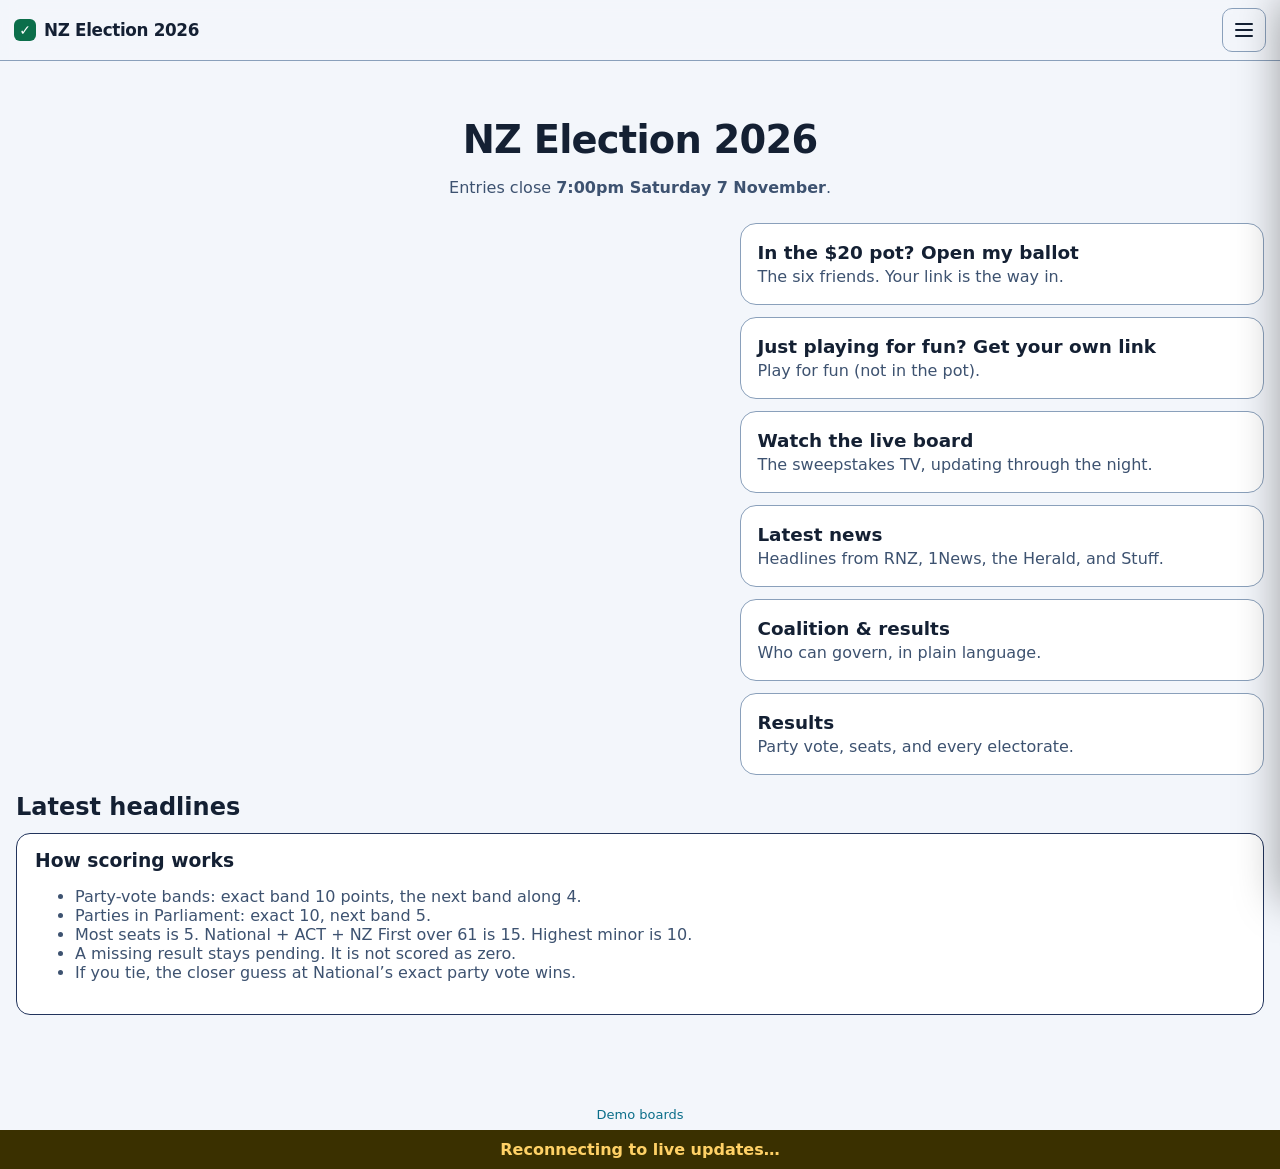
==== commit 0fad6a48: "Show NZ dates, brand the header as NZ Election 2026, and fill NZ First seats. User-facing times use " ====
--- a/static/index.html
+++ b/static/index.html
@@ -2,25 +2,28 @@
 <html lang="en">
 <head>
 <meta charset="utf-8"/><meta name="viewport" content="width=device-width,initial-scale=1"/>
-<title>NZ Election Sweepstakes 2026</title>
+<title>NZ Election 2026</title>
 <meta name="theme-color" content="#070b14"/>
 <meta name="apple-mobile-web-app-capable" content="yes"/>
 <meta name="apple-mobile-web-app-status-bar-style" content="black-translucent"/>
-<meta name="apple-mobile-web-app-title" content="Sweepstakes"/>
+<meta name="apple-mobile-web-app-title" content="NZ Election"/>
 <link rel="apple-touch-icon" href="/static/icons/apple-touch-icon.png"/>
 <link rel="icon" type="image/png" sizes="192x192" href="/static/icons/icon-192.png"/>
 <link rel="manifest" href="/manifest.webmanifest"/>
 <link rel="stylesheet" href="/static/css/app.css"/>
 </head>
 <body>
-<div class="wrap">
+<div class="wrap wide">
   <div class="hero">
     <span class="pill" id="demoPill" style="display:none">DEMO MODE</span>
-    <h1 id="title">NZ Election Night Sweepstakes 2026</h1>
-    <p id="statusLine">Entries close <strong id="lockAt">7:00pm NZDT, Sat 7 Nov 2026</strong>.</p>
+    <h1 id="title">NZ Election 2026</h1>
+    <p id="statusLine">Entries close <strong id="lockAt">7:00pm Saturday 7 November</strong>.</p>
   </div>
+  <div class="home-grid">
+  <div>
   <div id="homeHouse"></div>
   <div id="homeBefore"></div>
+  </div>
   <div class="launcher">
     <a class="launch-card" id="potCard" href="/join"><strong>In the $20 pot? Open my ballot</strong><span>The six friends. Your link is the way in.</span></a>
     <a class="launch-card" id="funLink" href="/open"><strong>Just playing for fun? Get your own link</strong><span>Play for fun (not in the pot).</span></a>
@@ -28,6 +31,7 @@
     <a class="launch-card" id="resultsCard" href="/results"><strong>Results</strong><span>Party vote, seats, and every electorate.</span></a>
     <a class="launch-card" id="newsCard" href="/news"><strong>Latest news</strong><span>Headlines from RNZ, 1News, the Herald, and Stuff.</span></a>
     <a class="launch-card" id="coalCard" href="/coalition"><strong>Coalition &amp; results</strong><span>Who can govern, in plain language.</span></a>
+  </div>
   </div>
   <h2 style="margin:18px 0 8px">Latest headlines</h2>
   <div id="homeNews" class="news-strip"></div>
@@ -53,30 +57,34 @@
   document.getElementById('newsCard').href = '/demo/news';
   document.getElementById('coalCard').href = '/demo/coalition';
 }
+let homeState = null;
+function writeStatus() {
+  const status = document.getElementById('statusLine');
+  if (!status || !homeState) return;
+  const left = Sweep.fmtCountdown(homeState.settings.lock_at);
+  const locked = homeState.locked || left === 'LOCKED';
+  const when = Sweep.formatWhen(homeState.settings.lock_at, 'short');
+  status.textContent = locked ? 'Entries are locked' : ('Entries close ' + when + ' · ' + left);
+}
 function paintHome(s) {
-  document.getElementById('title').textContent = s.settings.event_title || 'Sweepstakes';
-  document.getElementById('lockAt').textContent = s.settings.lock_at || '';
-  const status = document.getElementById('statusLine');
-  status.replaceChildren();
-  status.append(
-    document.createTextNode(s.locked ? 'Entries are locked. ' : 'Entries are open until '),
-  );
-  const strong = document.createElement('strong');
-  strong.id = 'lockAt';
-  strong.textContent = s.locked ? 'Locked' : (s.settings.lock_at || '');
-  status.append(strong);
+  homeState = s;
+  writeStatus();
   if (s.demo) {
     const p = document.getElementById('demoPill');
     p.style.display = 'inline-block'; p.classList.add('demo');
   }
   const me = (() => { try { return JSON.parse(localStorage.getItem(Sweep.isDemo ? 'sweep_me_demo' : 'sweep_me') || 'null'); } catch (e) { return null; } })();
   if (me && me.path && me.pool !== 'public') document.getElementById('potCard').href = me.path;
+  if (me && me.pool === 'public') {
+    document.getElementById('liveCard').href = Sweep.isDemo ? '/demo/open/live' : '/open/live';
+  }
   House.mount(document.getElementById('homeHouse'), s.house);
   House.mountBefore(document.getElementById('homeBefore'), s.advance, s.house && s.house.has_results);
   House.mountNews(document.getElementById('homeNews'), s.headlines);
 }
 function loadHome() { Sweep.api('/api/state').then(paintHome).catch(() => {}); }
 loadHome();
+setInterval(writeStatus, 1000);
 Sweep.subscribe((msg) => { if (msg.event !== 'heartbeat') loadHome(); });
 </script>
 
--- a/static/css/app.css
+++ b/static/css/app.css
@@ -51,6 +51,7 @@
 input::placeholder, textarea::placeholder { color: var(--placeholder); opacity: 1; }
 label { display: block; font-size: 13px; color: var(--muted); margin-bottom: 6px; }
 .wrap { max-width: 720px; margin: 0 auto; padding: 20px 16px 60px; }
+.wrap.wide { max-width: 1120px; }
 .card {
   background: linear-gradient(180deg, var(--panel), var(--bg2));
   border: 1px solid #22345c; border-radius: var(--radius); padding: 16px 18px; margin-bottom: 14px;
@@ -307,7 +308,12 @@
   background: color-mix(in srgb, var(--bg) 92%, transparent); color: var(--text);
   border-bottom: 1px solid var(--line); backdrop-filter: blur(8px);
 }
-.site-title { font-weight: 800; color: var(--text); font-size: 1.05rem; letter-spacing: -0.02em; }
+.site-title { display: inline-flex; align-items: center; gap: 8px; font-weight: 800; color: var(--text); font-size: 1.05rem; letter-spacing: -0.02em; }
+.brand-mark {
+  display: inline-flex; align-items: center; justify-content: center;
+  width: 22px; height: 22px; border-radius: 6px; background: #0b6e4a; color: #fff;
+  font-size: 14px; font-weight: 900; line-height: 1;
+}
 .burger {
   width: 44px; height: 44px; min-height: 44px; padding: 0; display: inline-flex; align-items: center; justify-content: center;
   background: transparent; border: 1px solid var(--line); border-radius: 10px;
@@ -346,8 +352,15 @@
 body:has(.tv).nav-idle .site-header { opacity: 0; }
 body:has(.tv).nav-idle .site-header:focus-within, body.nav-open:has(.tv) .site-header { opacity: 1; }
 .week-tabs { background: rgba(8,14,28,.55); border: 1px solid #2a4068; border-radius: 999px; padding: 4px; }
-.week-tabs button, .week-tabs a.btn { border-radius: 999px; min-height: 40px; }
+.week-tabs button, .week-tabs a.btn { border-radius: 999px; min-height: 44px; }
 .launcher { display: grid; gap: 12px; }
+.home-grid { display: grid; gap: 16px; }
+@media (min-width: 1100px) {
+  .wrap.wide { max-width: 1280px; }
+  .home-grid { grid-template-columns: 1.15fr 0.85fr; align-items: start; }
+  .news-list { grid-template-columns: 1fr 1fr; }
+  #electorateList { display: grid; grid-template-columns: 1fr 1fr; column-gap: 28px; }
+}
 .launch-card {
   display: block; padding: 18px 16px; border-radius: 16px; background: var(--panel);
   border: 1px solid var(--line); color: var(--text); min-height: 72px;
@@ -355,7 +368,8 @@
 .launch-card strong { display: block; font-size: 1.15rem; margin-bottom: 4px; }
 .launch-card span { color: var(--muted); }
 .house-hero { margin: 8px 0 12px; }
-.house-card { background: #0c1426; color: #eef3ff; border: 1px solid #243860; border-radius: 16px; padding: 12px 12px 8px; }
+.house-card { background: #0c1426; color: #eef3ff; border: 1px solid #243860; border-radius: 16px; padding: 12px 12px 8px; overflow: hidden; }
+.house-card .muted { overflow-wrap: anywhere; }
 .house-label { font-weight: 800; font-size: clamp(1rem, 1.4vw, 1.7rem); margin: 0 0 2px; color: #eef3ff; }
 .house-meta, .house-card .muted { color: #b7c6e4; font-size: clamp(12px, .9vw, 16px); margin: 0 0 6px; }
 .house-svg { width: 100%; height: auto; display: block; }
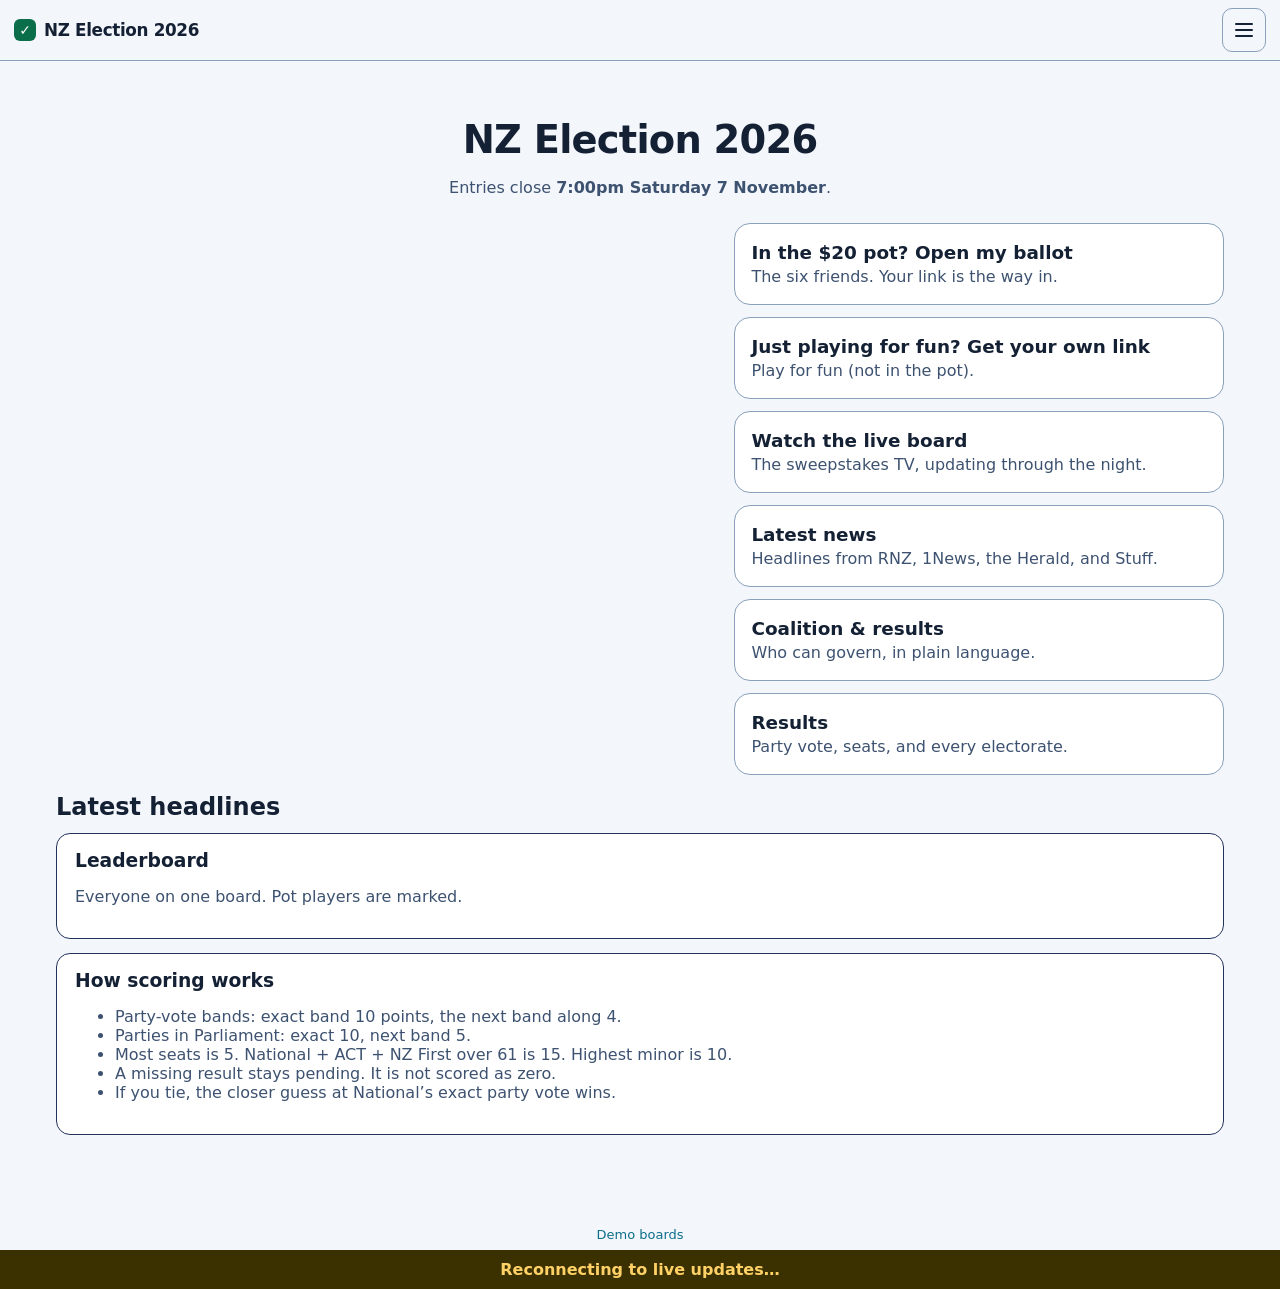
==== commit b3d082f5: "Show pot and public players on one leaderboard. Rank every player together by score with the existin" ====
--- a/static/index.html
+++ b/static/index.html
@@ -35,6 +35,11 @@
   </div>
   <h2 style="margin:18px 0 8px">Latest headlines</h2>
   <div id="homeNews" class="news-strip"></div>
+  <div class="card" id="homeBoardCard">
+    <h3 style="margin-top:0">Leaderboard</h3>
+    <p class="muted" id="homeBoardNote">Everyone on one board. Pot players are marked.</p>
+    <div id="homeLeaders" class="leader-list"></div>
+  </div>
   <div class="card">
     <h3>How scoring works</h3>
     <ul class="muted">
@@ -81,6 +86,43 @@
   House.mount(document.getElementById('homeHouse'), s.house);
   House.mountBefore(document.getElementById('homeBefore'), s.advance, s.house && s.house.has_results);
   House.mountNews(document.getElementById('homeNews'), s.headlines);
+  paintHomeBoard(s);
+}
+function unescapeHtml(s) {
+  const t = document.createElement('textarea');
+  t.innerHTML = s || '';
+  return t.value;
+}
+function paintHomeBoard(s) {
+  const list = document.getElementById('homeLeaders');
+  if (!list) return;
+  const rows = (s.combined_leaderboard || []).slice().sort((a, b) => (a.place || 99) - (b.place || 99));
+  list.textContent = '';
+  rows.forEach((row) => {
+    const el = document.createElement('div');
+    el.className = 'leader-row' + ((row.place || 0) === 1 ? ' first' : '');
+    const pos = document.createElement('div');
+    pos.className = 'pos';
+    pos.textContent = row.place || '';
+    const mid = document.createElement('div');
+    const name = document.createElement('div');
+    name.className = 'name';
+    name.textContent = unescapeHtml(row.name);
+    if (row.pool === 'pot') {
+      const tag = document.createElement('span');
+      tag.className = 'tag-pot';
+      tag.textContent = 'POT';
+      name.appendChild(tag);
+    }
+    mid.appendChild(name);
+    const pts = document.createElement('div');
+    pts.className = 'pts';
+    pts.textContent = s.locked ? String(row.total) : '—';
+    el.appendChild(pos);
+    el.appendChild(mid);
+    el.appendChild(pts);
+    list.appendChild(el);
+  });
 }
 function loadHome() { Sweep.api('/api/state').then(paintHome).catch(() => {}); }
 loadHome();
--- a/static/css/app.css
+++ b/static/css/app.css
@@ -50,8 +50,8 @@
 }
 input::placeholder, textarea::placeholder { color: var(--placeholder); opacity: 1; }
 label { display: block; font-size: 13px; color: var(--muted); margin-bottom: 6px; }
-.wrap { max-width: 720px; margin: 0 auto; padding: 20px 16px 60px; }
-.wrap.wide { max-width: 1120px; }
+.wrap { width: min(760px, 100%); max-width: 100%; margin: 0 auto; padding: 20px 16px 60px; }
+.wrap.wide { width: min(1120px, 100%); max-width: 100%; }
 .card {
   background: linear-gradient(180deg, var(--panel), var(--bg2));
   border: 1px solid #22345c; border-radius: var(--radius); padding: 16px 18px; margin-bottom: 14px;
@@ -105,12 +105,90 @@
   padding: clamp(10px, 1vw, 28px) clamp(14px, 1.4vw, 40px);
 }
 .tv.demo-frame { outline: 4px solid #ffb84d; outline-offset: -4px; }
-.tv-header { display: flex; justify-content: space-between; align-items: flex-start; gap: 16px; }
+.tv-header { display: flex; justify-content: space-between; align-items: flex-start; gap: 16px; padding-right: 72px; }
 .tv-title { font-size: clamp(1.35rem, 2.1vw, 4.2rem); font-weight: 800; margin: 0; line-height: 1.05; }
 .tv-sub { color: var(--muted); margin-top: 4px; font-size: clamp(14px, 1vw, 28px); }
 .tv-meta { text-align: right; font-family: var(--mono); font-size: clamp(13px, 0.9vw, 26px); color: var(--muted); min-width: 9rem; }
 .tv-meta strong { color: var(--text); font-size: clamp(16px, 1.3vw, 36px); display: block; }
 .tv-header { flex: 0 0 auto; }
+.tv-stage {
+  flex: 1 1 auto; min-height: 0; overflow: hidden;
+  display: grid; grid-template-columns: minmax(0, 1.25fr) minmax(380px, 0.9fr);
+  gap: clamp(10px, 1vw, 28px); grid-gap: clamp(10px, 1vw, 28px); align-items: stretch;
+}
+@supports not (gap: 1px) {
+  .leader-list .leader-row + .leader-row { margin-top: 6px; }
+  .tv-header > * + * { margin-left: 12px; }
+}
+.tv-stage .board { display: flex; flex-direction: column; min-height: 0; height: 100%; margin: 0; overflow: hidden; }
+.leader-wrap { min-height: 0; height: 100%; display: flex; flex-direction: column; }
+.tv-rail { min-height: 0; overflow: hidden; display: flex; flex-direction: column; gap: 8px; }
+.tv .house-hero { margin: 0; flex: 0 0 auto; min-height: 0; overflow: visible; }
+.tv .house-hero .house-card { height: auto; display: flex; flex-direction: column; overflow: visible; }
+.tv .house-svg { display: block; width: 100%; height: auto; aspect-ratio: 200 / 112; max-height: 38vh; flex: 0 0 auto; }
+.tv .side-panel { height: auto; overflow: visible; flex: 0 0 auto; }
+.tv #beforeCount { flex: 0 0 auto; max-height: 24vh; overflow: auto; }
+.tv.pot-board #beforeCount { max-height: none; overflow: visible; }
+.tv #beforeCount .card { margin: 0; }
+/* /live scrolls as one page. The fixed frame is only for a TV. */
+.tv.pot-board {
+  height: auto; min-height: 100vh; min-height: 100dvh; overflow: visible;
+}
+.tv.pot-board .tv-stage {
+  flex: none; height: auto; min-height: auto; overflow: visible; align-items: start;
+}
+.tv.pot-board .tv-stage .board,
+.tv.pot-board .board,
+.tv.pot-board .leader-wrap,
+.tv.pot-board .tv-rail,
+.tv.pot-board .side-panel {
+  height: auto; min-height: auto; overflow: visible;
+}
+.tv.pot-board .leader-list {
+  display: flex; flex-direction: column; height: auto; overflow: visible;
+}
+.tv.pot-board .leader-row { height: auto; }
+.tv.pot-board .tv-stage .board {
+  display: grid; grid-template-columns: 1fr; gap: 12px; height: auto; overflow: visible;
+}
+.tv.pot-board .board-half { min-width: 0; display: flex; flex-direction: column; gap: 6px; }
+.tv.pot-board .pane-label { margin: 0; font-size: clamp(0.95rem, 1.15vw, 1.2rem); line-height: 1.2; }
+.tv.pot-board .pane-head { display: flex; flex-direction: column; align-items: stretch; gap: 6px; }
+.tv.pot-board .public-half .public-tools { margin: 0; }
+.tv.pot-board .public-half #liveListNote { margin: 0; }
+@media (min-width: 1024px) {
+  .tv.pot-board .tv-stage .board {
+    grid-template-columns: 1fr; align-items: start; gap: 10px;
+  }
+}
+.tv.pot-board .news-strip { overflow: visible; flex-wrap: wrap; }
+.tv.public-board {
+  height: auto; min-height: 100vh; min-height: 100dvh; overflow: visible;
+}
+.tv.public-board .board { order: 1; }
+.tv.public-board #houseHero { order: 2; }
+.tv.public-board #beforeCount { order: 3; }
+.tv.public-board .board,
+.tv.public-board .leader-list,
+.tv.public-board .side-panel,
+.tv.public-board #beforeCount {
+  height: auto; max-height: none; min-height: 0; overflow: visible;
+}
+.public-tools { display: flex; flex-wrap: wrap; gap: 8px; align-items: center; margin: 8px 0 10px; }
+.public-tools input { width: min(280px, 100%); flex: 1 1 180px; }
+.public-tools .muted { flex: 1 1 100%; margin: 0; }
+.leader-row.you { outline: 2px solid var(--accent); }
+.list-gap { text-align: center; letter-spacing: 0.2em; margin: 4px 0; }
+.tv.view-latest .tv-stage, .tv.view-estimate .tv-stage, .tv.view-ranks .tv-stage,
+.tv.view-latest #newsStrip, .tv.view-estimate #newsStrip, .tv.view-ranks #newsStrip { display: none; }
+@media (max-width: 900px) {
+  .tv-stage { display: block; height: auto; overflow: visible; }
+}
+@media (min-width: 2000px) {
+  .tv-title { font-size: 4.2rem; }
+  .tv .house-label { font-size: 2.4rem; }
+  .leader-row .name { font-size: 2rem; }
+}
 .board {
   display: grid; grid-template-columns: 1.4fr 1fr; gap: clamp(10px, 1vw, 28px); margin-top: clamp(8px, 0.7vw, 16px);
   flex: 1 1 auto; min-height: 0; height: auto; overflow: hidden;
@@ -119,26 +197,24 @@
 @media (max-width: 900px) {
   .board { grid-template-columns: 1fr; height: auto; }
 }
-.leader-list { display: flex; flex-direction: column; gap: clamp(6px, 0.45vw, 12px); min-height: 0; overflow: auto; }
-.tv.pot-board .leader-list {
-  display: grid;
-  grid-template-rows: repeat(6, minmax(0, 1fr));
-  gap: clamp(4px, 0.4vw, 14px);
-  flex: 1 1 auto;
+.leader-list { display: flex; flex-direction: column; min-height: 0; overflow: auto; }
+.leader-list .leader-row { margin-bottom: 8px; }
+.leader-row {
+  display: block;
+  display: flex;
+  align-items: center;
+  width: 100%;
+  overflow: hidden;
+  background: linear-gradient(90deg, #132038, #0f1a30);
+  border: 1px solid #243860; border-radius: 12px;
+  padding: 8px 12px;
   min-height: 0;
-  height: auto;
-  overflow: hidden;
-}
-.leader-row {
-  display: grid; grid-template-columns: clamp(40px, 3vw, 72px) 1fr auto; gap: clamp(8px, 0.6vw, 16px); align-items: center;
-  background: linear-gradient(90deg, #132038, #0f1a30);
-  border: 1px solid #243860; border-radius: clamp(10px, 0.8vw, 18px);
-  padding: clamp(4px, 0.4vw, 12px) clamp(8px, 0.8vw, 18px);
-  min-height: 0; overflow: hidden;
   transition: transform 0.45s cubic-bezier(.2,.8,.2,1), background 0.3s;
   will-change: transform;
 }
-.tv.pot-board .leader-row { height: 100%; }
+.leader-row > .pos { width: 2.6em; flex: 0 0 2.6em; text-align: center; }
+.leader-row > .pos + div { flex: 1 1 auto; min-width: 0; padding: 0 0.6em; }
+.leader-row > div:last-child { flex: 0 0 auto; text-align: right; padding-left: 0.5em; }
 .leader-row.first {
   background: linear-gradient(90deg, #3a2a08, #1a1405);
   border-color: #8a6a20; box-shadow: 0 0 24px rgba(255, 209, 102, 0.15);
@@ -147,7 +223,32 @@
   font-size: clamp(1.15rem, 1.5vw, 3rem); font-weight: 900; font-family: var(--mono); color: var(--accent); text-align: center;
 }
 .leader-row.first .pos { color: var(--gold); }
-.leader-row .name { font-size: clamp(1.05rem, 1.55vw, 3.4rem); font-weight: 800; line-height: 1.1; }
+.leader-row > * { min-width: 0; }
+.leader-row .name { font-size: clamp(1.05rem, 1.55vw, 3.4rem); font-weight: 800; line-height: 1.1; overflow-wrap: anywhere; }
+.tag-pot {
+  display: inline-block; margin-left: 8px; padding: 1px 6px; border-radius: 999px;
+  background: #3a2a08; color: #ffd166; font-size: 0.62em; font-weight: 800;
+  letter-spacing: 0.08em; vertical-align: middle;
+}
+#homeLeaders { max-height: 24rem; overflow: auto; }
+#homeLeaders .leader-row .name { font-size: 1rem; }
+#homeLeaders .leader-row .pos, #homeLeaders .leader-row .pts { font-size: 1rem; }
+.count-row {
+  display: grid;
+  grid-template-columns: minmax(7rem, max-content) minmax(0, 1fr);
+  align-items: center;
+  gap: 4px 18px;
+  margin: 8px 0;
+  padding: 12px 14px;
+  background: #121c33;
+  border: 1px solid #243860;
+  border-radius: 12px;
+}
+.count-row .name { font-size: 1.35rem; font-weight: 800; line-height: 1.2; min-width: 0; }
+.count-row .sub { margin: 0; min-width: 0; font-size: 1rem; line-height: 1.35; }
+@media (max-width: 640px) {
+  .count-row { grid-template-columns: 1fr; gap: 2px; }
+}
 .leader-row .sub { color: var(--muted); font-size: clamp(12px, 0.9vw, 1.6rem); margin-top: 2px; }
 .leader-row .pts { font-size: clamp(1.35rem, 2.1vw, 4rem); font-weight: 900; font-family: var(--mono); line-height: 1; }
 .leader-row .delta { font-size: clamp(12px, 0.8vw, 1.3rem); color: var(--green); text-align: right; }
@@ -163,10 +264,14 @@
 .side-panel p { margin: 0.15em 0 0; }
 .party-bars { display: flex; flex-direction: column; gap: 0.22em; }
 .party-bar {
-  display: grid; grid-template-columns: minmax(6.2em, 24%) 1fr minmax(4.6em, 18%);
+  display: grid; grid-template-columns: minmax(7.5em, 36%) 1fr minmax(6.4em, 24%);
   gap: clamp(6px, 0.45vw, 12px); align-items: center;
   font-size: 0.98em;
 }
+.party-bar .party-name { overflow: hidden; text-overflow: ellipsis; white-space: nowrap; }
+.party-bar .party-fig { text-align: right; font-family: var(--mono); }
+.party-bar.minor { font-size: 0.78em; }
+.party-bar.minor .bar-track { height: 6px; }
 .party-bar .bar-track {
   background: #14233f; border-radius: 8px; height: clamp(10px, 0.72vw, 26px); overflow: hidden;
   border: 1px solid #2a4068;
@@ -297,17 +402,28 @@
 .tv.view-latest .board, .tv.view-estimate .board, .tv.view-ranks .board { display: none; }
 .tv.view-latest #view-latest, .tv.view-estimate #view-estimate, .tv.view-ranks #view-ranks { display: block; }
 .recap-card {
-  width: min(1080px, 100%); aspect-ratio: 1080 / 1350; margin: 16px auto; padding: 48px;
-  background: #070b14; border: 1px solid #243860; border-radius: 18px;
-}
-.recap-card h1 { font-size: clamp(2rem, 6vw, 4.2rem); color: var(--gold); margin: 12px 0; }
+  width: 100%; max-width: 100%; margin: 16px auto; padding: 28px 22px;
+  background: #070b14; color: #eef3ff; border: 1px solid #243860; border-radius: 18px;
+}
+.recap-card h1 { font-size: clamp(2rem, 6vw, 4.2rem); color: #ffd166; margin: 12px 0; }
+.recap-card p, .recap-card #top { color: #eef3ff; }
+.recap-card .muted { color: #c5d4ee; }
+.recap-empty { font-size: clamp(1.35rem, 4vw, 2.4rem); font-weight: 800; line-height: 1.35; color: #eef3ff; margin: 12px 0 0; }
+.coal-head { display: flex; justify-content: space-between; align-items: center; gap: 8px; flex-wrap: wrap; }
+.coal-bloc > span { display: block; margin-top: 6px; font-weight: 800; }
+.coal-track { position: relative; height: 12px; margin: 10px 0 6px; background: #152033; border-radius: 99px; }
+.coal-track span { display: block; height: 100%; background: #5dd6ff; border-radius: 99px; }
+.coal-track i { position: absolute; top: -4px; width: 2px; height: 20px; background: #ffd166; }
+.identity-banner { border-color: #5dd6ff; }
+.identity-banner p { margin: 0 0 10px; font-weight: 800; }
 
 .site-header {
   position: sticky; top: 0; z-index: 40; display: flex; align-items: center; justify-content: space-between;
   gap: 12px; min-height: 56px; padding: 8px 14px;
-  background: color-mix(in srgb, var(--bg) 92%, transparent); color: var(--text);
-  border-bottom: 1px solid var(--line); backdrop-filter: blur(8px);
-}
+  background: var(--bg); color: var(--text);
+  border-bottom: 1px solid var(--line);
+}
+.nav-drawer[hidden], .nav-overlay[hidden] { display: none !important; }
 .site-title { display: inline-flex; align-items: center; gap: 8px; font-weight: 800; color: var(--text); font-size: 1.05rem; letter-spacing: -0.02em; }
 .brand-mark {
   display: inline-flex; align-items: center; justify-content: center;
@@ -344,19 +460,23 @@
 .nav-ico { width: 1.4rem; text-align: center; flex: 0 0 auto; }
 .site-foot { text-align: center; color: var(--muted); font-size: 13px; margin: 18px 0 8px; }
 body:has(.tv) .site-header {
-  position: fixed; top: 8px; right: 8px; left: auto; width: auto; min-height: 0;
-  padding: 0; border: 0; background: transparent; backdrop-filter: none; opacity: .55;
+  position: fixed; top: 12px; right: 12px; left: auto; width: auto; min-height: 0;
+  padding: 0; border: 0; background: transparent; backdrop-filter: none; opacity: 1;
 }
 body:has(.tv) .site-title { position: absolute; width: 1px; height: 1px; overflow: hidden; clip: rect(0 0 0 0); }
-body:has(.tv) .site-header:hover, body:has(.tv) .site-header:focus-within, body.nav-open .site-header { opacity: 1; }
-body:has(.tv).nav-idle .site-header { opacity: 0; }
-body:has(.tv).nav-idle .site-header:focus-within, body.nav-open:has(.tv) .site-header { opacity: 1; }
+body:has(.tv) .burger {
+  width: 52px; height: 52px; min-width: 52px; min-height: 52px;
+  background: #121c33; border: 2px solid #5dd6ff; border-radius: 14px;
+}
+body:has(.tv) .burger-icon,
+body:has(.tv) .burger-icon::before,
+body:has(.tv) .burger-icon::after { background: #eef3ff; width: 22px; height: 3px; }
 .week-tabs { background: rgba(8,14,28,.55); border: 1px solid #2a4068; border-radius: 999px; padding: 4px; }
 .week-tabs button, .week-tabs a.btn { border-radius: 999px; min-height: 44px; }
 .launcher { display: grid; gap: 12px; }
 .home-grid { display: grid; gap: 16px; }
 @media (min-width: 1100px) {
-  .wrap.wide { max-width: 1280px; }
+  .wrap.wide { width: min(1200px, 100%); max-width: 100%; }
   .home-grid { grid-template-columns: 1.15fr 0.85fr; align-items: start; }
   .news-list { grid-template-columns: 1fr 1fr; }
   #electorateList { display: grid; grid-template-columns: 1fr 1fr; column-gap: 28px; }
@@ -372,7 +492,7 @@
 .house-card .muted { overflow-wrap: anywhere; }
 .house-label { font-weight: 800; font-size: clamp(1rem, 1.4vw, 1.7rem); margin: 0 0 2px; color: #eef3ff; }
 .house-meta, .house-card .muted { color: #b7c6e4; font-size: clamp(12px, .9vw, 16px); margin: 0 0 6px; }
-.house-svg { width: 100%; height: auto; display: block; }
+.house-svg { width: 100%; height: auto; min-height: 120px; display: block; }
 .tv .house-svg { max-height: 30vh; }
 @media (min-width: 1600px) { .tv .house-svg { max-height: 34vh; } }
 .house-legend { display: flex; flex-wrap: wrap; gap: 8px 14px; margin-top: 6px; font-size: clamp(12px, .85vw, 16px); }
@@ -395,7 +515,161 @@
   display: block; min-width: min(280px, 80vw); padding: 10px 12px; border-radius: 12px;
   background: #121c33; border: 1px solid #243860; color: #eef3ff;
 }
-.news-strip a small, .news-list a.headline small { color: #b7c6e4; }
+.news-strip a strong, .news-list a.headline strong { display: block; margin-bottom: 4px; }
+@media (max-width: 600px) {
+  .tv.pot-board .tv-header {
+    display: grid;
+    grid-template-columns: minmax(0, 1fr);
+    gap: 6px;
+    padding-right: 64px;
+  }
+  .tv.pot-board .tv-head-main { display: contents; }
+  .tv.pot-board .tv-header .row { margin-bottom: 0; }
+  .tv.pot-board .tv-header .row > * { flex: 0 1 auto; min-width: 0; }
+  .tv.pot-board .week-tabs {
+    flex-wrap: nowrap;
+    overflow-x: auto;
+    gap: 4px;
+    margin: 0;
+    padding: 2px;
+    border-radius: 12px;
+    max-width: 100%;
+  }
+  .tv.pot-board .week-tabs button,
+  .tv.pot-board .week-tabs a.btn {
+    flex: 0 0 auto;
+    min-height: 36px;
+    padding: 4px 12px;
+    font-size: 14px;
+    white-space: nowrap;
+  }
+  .tv.pot-board .tv-title {
+    font-size: 1.05rem;
+    line-height: 1.2;
+    white-space: nowrap;
+    overflow: hidden;
+    text-overflow: ellipsis;
+  }
+  .tv.pot-board .tv-sub { margin-top: 0; font-size: 14px; }
+  .tv.pot-board .tv-meta {
+    min-width: 0;
+    text-align: left;
+    font-size: 13px;
+  }
+  .tv.pot-board .tv-meta strong { display: inline; font-size: 1rem; margin-right: 6px; }
+  .tv.pot-board .tv-stage {
+    display: flex;
+    flex-direction: column;
+    height: auto;
+    overflow: visible;
+  }
+  .tv.pot-board .tv-rail { display: contents; }
+  .tv.pot-board .board { order: 0; }
+  .tv.pot-board .house-hero { order: 4; }
+  .tv.pot-board .side-panel { order: 5; }
+  .tv.pot-board #beforeCount { order: 6; }
+  .tv.pot-board .side-panel,
+  .tv.pot-board .board,
+  .tv.pot-board .leader-wrap { height: auto; overflow: visible; }
+  .tv.pot-board { padding: 8px 10px 12px; }
+  .tv.pot-board .tv-header { gap: 4px; padding-right: 56px; }
+  .tv.pot-board .tv-title { font-size: 1rem; }
+  .tv.pot-board .tv-sub { font-size: 12px; }
+  .tv.pot-board .tv-meta { display: flex; flex-wrap: wrap; gap: 2px 10px; font-size: 12px; }
+  .tv.pot-board .tv-meta > div { margin: 0 !important; }
+  .tv.pot-board .sound-toggle { min-height: 28px; padding: 2px 8px; margin: 0; }
+  .tv.pot-board .board-half { gap: 3px; }
+  .tv.pot-board .pane-label { font-size: 12px; font-weight: 800; }
+  .tv.pot-board .pane-head {
+    flex-direction: row; align-items: center; gap: 6px; min-height: 32px;
+  }
+  .tv.pot-board .pane-head .pane-label {
+    flex: 1 1 auto; min-width: 0; white-space: normal; overflow: visible; text-overflow: unset;
+  }
+  .tv.pot-board .public-half .public-tools { flex: 0 1 auto; flex-wrap: nowrap; gap: 4px; }
+  .tv.pot-board .public-half .public-tools input {
+    width: 108px; flex: 0 0 108px; min-height: 32px; padding: 4px 8px;
+  }
+  .tv.pot-board .public-half .public-tools button {
+    min-height: 32px; padding: 4px 8px; font-size: 12px; white-space: nowrap;
+  }
+  .tv.pot-board .public-half #liveListNote { font-size: 11px; line-height: 1.2; }
+  .tv.pot-board .leader-list { gap: 3px; }
+  .tv.pot-board .board-half .leader-row {
+    height: 44px; min-height: 44px; max-height: 44px;
+    padding: 0 8px; gap: 6px;
+    grid-template-columns: 28px minmax(0, 1fr) auto;
+  }
+  .tv.pot-board .board-half .leader-row > div { display: flex; align-items: center; gap: 6px; min-width: 0; }
+  .tv.pot-board .board-half .leader-row .name {
+    font-size: 15px; white-space: nowrap; overflow: hidden; text-overflow: ellipsis;
+  }
+  .tv.pot-board .board-half .leader-row .pos { font-size: 14px; }
+  .tv.pot-board .board-half .leader-row .pts { font-size: 15px; }
+  .tv.pot-board .board-half .leader-row .sub {
+    display: inline-block; margin: 0; font-size: 10px; line-height: 1.2;
+    padding: 1px 6px; border-radius: 999px; background: #1c2d52; color: #d5e4ff;
+    white-space: nowrap; flex: 0 0 auto;
+  }
+  .tv.pot-board .board-half .leader-row .bw { display: none; }
+  .tv.view-latest .tv-stage,
+  .tv.view-estimate .tv-stage,
+  .tv.view-ranks .tv-stage,
+  .tv.view-latest #newsStrip,
+  .tv.view-estimate #newsStrip,
+  .tv.view-ranks #newsStrip { display: none; }
+}
+html.tv-fit .tv.pot-board {
+  height: 100vh; height: 100dvh; min-height: 0; overflow: hidden;
+}
+html.tv-fit .tv.pot-board .tv-stage {
+  flex: 1 1 auto; min-height: 0; height: auto; overflow: hidden; align-items: stretch;
+}
+html.tv-fit .tv.pot-board .tv-stage .board,
+html.tv-fit .tv.pot-board .board,
+html.tv-fit .tv.pot-board .leader-wrap,
+html.tv-fit .tv.pot-board .tv-rail {
+  min-height: 0; overflow: hidden;
+}
+html.tv-fit .tv.pot-board .tv-stage .board,
+html.tv-fit .tv.pot-board .leader-wrap { height: 100%; }
+html.tv-fit .tv.pot-board #leaders {
+  display: flex;
+  flex-direction: column;
+  height: 100%;
+  min-height: 0;
+  overflow: auto;
+}
+html.tv-fit .tv.pot-board #leaders .leader-row { height: auto; }
+html.tv-fit .tv.pot-board #publicLeaders {
+  display: flex; flex-direction: column; height: auto; overflow: visible; gap: 2px;
+}
+html.tv-fit .tv.pot-board #publicLeaders .leader-row {
+  height: auto; min-height: 0; max-height: none; padding: 2px 8px;
+}
+html.tv-fit .tv.pot-board .public-half { gap: 4px; }
+html.tv-fit .tv.pot-board .public-half .pane-label { font-size: 1rem; }
+html.tv-fit .tv.pot-board .house-svg { max-height: 22vh; }
+html.tv-fit .tv.pot-board #beforeCount { max-height: none; overflow: visible; }
+html.tv-fit .tv.pot-board .before-count { padding: 8px 10px; font-size: 13px; }
+html.tv-fit .tv.pot-board .before-count h2,
+html.tv-fit .tv.pot-board .before-count h3 { font-size: 1rem; margin: 0 0 4px; }
+html.tv-fit .tv.pot-board .before-count p { margin: 0.2em 0; }
+html.tv-fit .tv.pot-board .timeline { margin-top: 4px; }
+html.tv-fit .tv.pot-board .timeline li { margin: 1px 0; }
+html.tv-fit .tv.pot-board .news-strip { flex-wrap: nowrap; overflow: hidden; }
+html.tv-fit:has(.tv.view-latest),
+html.tv-fit:has(.tv.view-estimate),
+html.tv-fit:has(.tv.view-ranks),
+html.tv-fit:has(.tv.view-latest) body,
+html.tv-fit:has(.tv.view-estimate) body,
+html.tv-fit:has(.tv.view-ranks) body { overflow: auto; height: auto; }
+html.tv-fit .tv.pot-board.view-latest,
+html.tv-fit .tv.pot-board.view-estimate,
+html.tv-fit .tv.pot-board.view-ranks {
+  height: auto; min-height: 100dvh; overflow: visible;
+}
+.news-strip a small, .news-list a.headline small { display: block; color: #b7c6e4; }
 .news-list { display: grid; gap: 10px; }
 .news-list a.headline { min-width: 0; }
 .headline small { display: block; color: var(--muted); margin-top: 4px; }
@@ -408,3 +682,152 @@
 .electorate { display: grid; grid-template-columns: 1.3fr .9fr auto auto; gap: 8px; padding: 10px 0; border-bottom: 1px solid #22345c; align-items: center; }
 @media (max-width: 640px) { .electorate { grid-template-columns: 1fr auto; } }
 .pin { min-height: 36px; padding: 6px 10px; }
+
+/* Room TV. Floats first, then flex, and no grid/gap/clamp: Tizen drops those and stacks the row. */
+html.tv-mode, html.tv-mode body { overflow: hidden; height: 100%; }
+html.tv-mode .tv.pot-board {
+  height: 100vh; max-height: 100vh; overflow: hidden;
+  box-sizing: border-box; padding: 2vh 3vw 1.5vh;
+  display: block;
+  display: flex;
+  flex-direction: column;
+}
+html.tv-mode .site-header,
+html.tv-mode .site-foot,
+html.tv-mode .sound-toggle,
+html.tv-mode .public-tools,
+html.tv-mode .burger,
+html.tv-mode .tv.pot-board.view-board #newsStrip,
+html.tv-mode .tv.pot-board.view-board #houseHero,
+html.tv-mode .tv.pot-board.view-board #beforeCount,
+html.tv-mode .tv.pot-board.view-board #avgCard,
+html.tv-mode .tv.pot-board.view-board #sideCard,
+html.tv-mode .tv.pot-board.view-board #pendingNote { display: none; }
+html.tv-mode .tv.pot-board .week-tabs { pointer-events: none; margin: 0 0 0.4vh; }
+html.tv-mode .tv.pot-board .week-tabs button,
+html.tv-mode .tv.pot-board .week-tabs a.btn {
+  min-height: 0; padding: 0.2vh 0.55vw; margin: 0 0.35vw 0.25vh 0;
+  font-size: 1.15vw; line-height: 1.2;
+}
+html.tv-mode .tv.pot-board .tv-header {
+  display: block; overflow: hidden;
+  display: flex; justify-content: space-between; align-items: flex-start;
+  flex: 0 0 auto; padding: 0; margin: 0 0 0.6vh;
+}
+html.tv-mode .tv.pot-board .tv-head-main { overflow: hidden; padding-right: 1vw; }
+html.tv-mode .tv.pot-board .tv-meta { float: right; text-align: right; font-size: 1.15vw; }
+html.tv-mode .tv.pot-board .tv-meta strong { font-size: 1.6vw; }
+html.tv-mode .tv.pot-board .tv-title { font-size: 2.3vw; margin: 0; line-height: 1.05; }
+html.tv-mode .tv.pot-board .tv-sub { font-size: 1.15vw; margin: 0.2vh 0 0; }
+html.tv-mode .tv.pot-board .pane-label {
+  font-size: 1.2vw; line-height: 1.15; margin: 0 0 0.4vh;
+  white-space: normal; overflow: visible;
+}
+html.tv-mode .tv.pot-board .tv-stage {
+  display: block; overflow: hidden;
+  display: flex; flex-direction: row; align-items: stretch;
+  flex: 1 1 auto; min-height: 0; height: auto;
+}
+html.tv-mode .tv.pot-board .tv-stage .board {
+  display: block; float: left; width: 64%; margin: 0;
+  height: 100%; overflow: hidden;
+  display: flex; flex-direction: row; align-items: stretch;
+  flex: 1 1 64%; min-width: 0;
+}
+html.tv-mode .tv.pot-board .board-half {
+  display: block; float: left; width: 100%; height: 100%;
+  margin: 0; overflow: hidden; min-width: 0;
+  flex: 1 1 auto;
+}
+html.tv-mode .tv.pot-board .public-half { margin-right: 0; }
+html.tv-mode .tv.pot-board .leader-wrap,
+html.tv-mode .tv.pot-board .pot-half .leader-wrap { height: 100%; overflow: hidden; }
+html.tv-mode .tv.pot-board .tv-rail {
+  display: block; float: right; width: 34%; height: 100%;
+  margin: 0; overflow: hidden; min-width: 0;
+  flex: 0 0 34%;
+}
+html.tv-mode .tv.pot-board .tv-rail .card {
+  padding: 0.5vh 0.6vw; margin: 0 0 0.6vh; font-size: 1.15vw;
+}
+html.tv-mode .tv.pot-board .tv-rail h3 { font-size: 1.2vw; margin: 0 0 0.3vh; }
+html.tv-mode .tv.pot-board .prizes { display: block; overflow: hidden; display: flex; }
+html.tv-mode .tv.pot-board .prize {
+  float: left; width: 31%; margin: 0 2% 0 0; padding: 0.4vh 0.3vw;
+  flex: 1 1 30%;
+}
+html.tv-mode .tv.pot-board .prize:last-child { margin-right: 0; }
+html.tv-mode .tv.pot-board .prize .amt { font-size: 1.35vw; }
+html.tv-mode .tv.pot-board .house-svg { max-height: 18vh; }
+html.tv-mode .tv.pot-board .party-bar {
+  display: block; overflow: hidden; margin: 0 0 0.28vh; font-size: 1.02vw;
+}
+html.tv-mode .tv.pot-board .party-bar > * { display: inline-block; vertical-align: middle; }
+html.tv-mode .tv.pot-board .party-bar .party-name { width: 42%; }
+html.tv-mode .tv.pot-board .party-bar .bar-track { width: 28%; height: 0.7vh; }
+html.tv-mode .tv.pot-board .party-bar .party-fig { width: 27%; text-align: right; }
+html.tv-mode .tv.pot-board .party-bar.minor {
+  font-size: 0.72vw; margin: 0 0 0.08vh;
+}
+html.tv-mode .tv.pot-board .party-bar.minor .bar-track { height: 0.35vh; }
+html.tv-mode .tv.pot-board #leaders,
+html.tv-mode .tv.pot-board #publicLeaders {
+  display: block; height: 100%; max-height: 100%; overflow: auto;
+}
+html.tv-mode .tv.pot-board .leader-list .leader-row { margin-bottom: 0.35vh; }
+html.tv-mode .tv.pot-board .leader-row,
+html.tv-mode .tv.pot-board #leaders .leader-row,
+html.tv-mode .tv.pot-board #publicLeaders .leader-row {
+  display: block; overflow: hidden;
+  display: flex; flex-direction: row; align-items: center;
+  flex: 0 0 auto; height: auto; min-height: 0; max-height: none;
+  padding: 0.15vh 0.4vw; box-shadow: none;
+}
+html.tv-mode .tv.pot-board .leader-row .pos,
+html.tv-mode .tv.pot-board .leader-row .pts { font-size: 1.45vw; line-height: 1.1; }
+html.tv-mode .tv.pot-board .leader-row .name,
+html.tv-mode .tv.pot-board .leader-row .sub,
+html.tv-mode .tv.pot-board .leader-row .tag-out,
+html.tv-mode .tv.pot-board .leader-row .tag-pot,
+html.tv-mode .tv.pot-board .leader-row .spoon {
+  display: inline; font-size: 1.4vw; line-height: 1.1;
+  white-space: nowrap; vertical-align: middle;
+}
+html.tv-mode .tv.pot-board .leader-row .sub { margin: 0 0 0 0.4em; font-size: 1vw; }
+html.tv-mode .tv.pot-board .leader-row .bw,
+html.tv-mode .tv.pot-board .leader-row .delta { display: none; }
+html.tv-mode .leader-row,
+html.tv-mode .leader-row.first { transition: none; box-shadow: none; animation: none; }
+html.tv-mode .tv.pot-board #derivedCard { display: block !important; }
+html.tv-mode .tv.pot-board.view-board #view-latest {
+  display: block; clear: both; margin: 0.4vh 0 0; padding: 0.3vh 0.6vw;
+  max-height: 24vh; overflow: hidden; font-size: 1.05vw;
+  flex: 0 0 auto;
+}
+html.tv-mode .tv.pot-board.view-board #view-latest > p,
+html.tv-mode .tv.pot-board.view-board .count-ticks { display: none; }
+html.tv-mode .tv.pot-board.view-board #view-latest h3 { margin: 0; font-size: 1.2vw; }
+html.tv-mode .tv.pot-board.view-board .count-row {
+  display: block; overflow: hidden;
+  display: flex; flex-direction: row; align-items: center;
+  margin: 0; padding: 0; background: transparent; border: 0; white-space: nowrap;
+}
+html.tv-mode .tv.pot-board.view-board .count-row .name {
+  float: left; width: 8vw; font-size: 1.05vw; line-height: 1.05;
+  flex: 0 0 8vw;
+}
+html.tv-mode .tv.pot-board.view-board .count-row .sub {
+  overflow: hidden; font-size: 1vw; line-height: 1.05; margin: 0;
+  flex: 1 1 auto;
+}
+html.tv-mode .tv.pot-board.view-latest .tv-stage,
+html.tv-mode .tv.pot-board.view-estimate .tv-stage,
+html.tv-mode .tv.pot-board.view-ranks .tv-stage { display: none; }
+html.tv-mode .tv.pot-board.view-latest,
+html.tv-mode .tv.pot-board.view-estimate,
+html.tv-mode .tv.pot-board.view-ranks { height: 100vh; overflow: hidden; }
+html.tv-mode .tv.pot-board.view-latest #view-latest,
+html.tv-mode .tv.pot-board.view-estimate #view-estimate,
+html.tv-mode .tv.pot-board.view-ranks #view-ranks {
+  display: block; overflow: hidden; max-height: 78vh; font-size: 1.6vw;
+}
